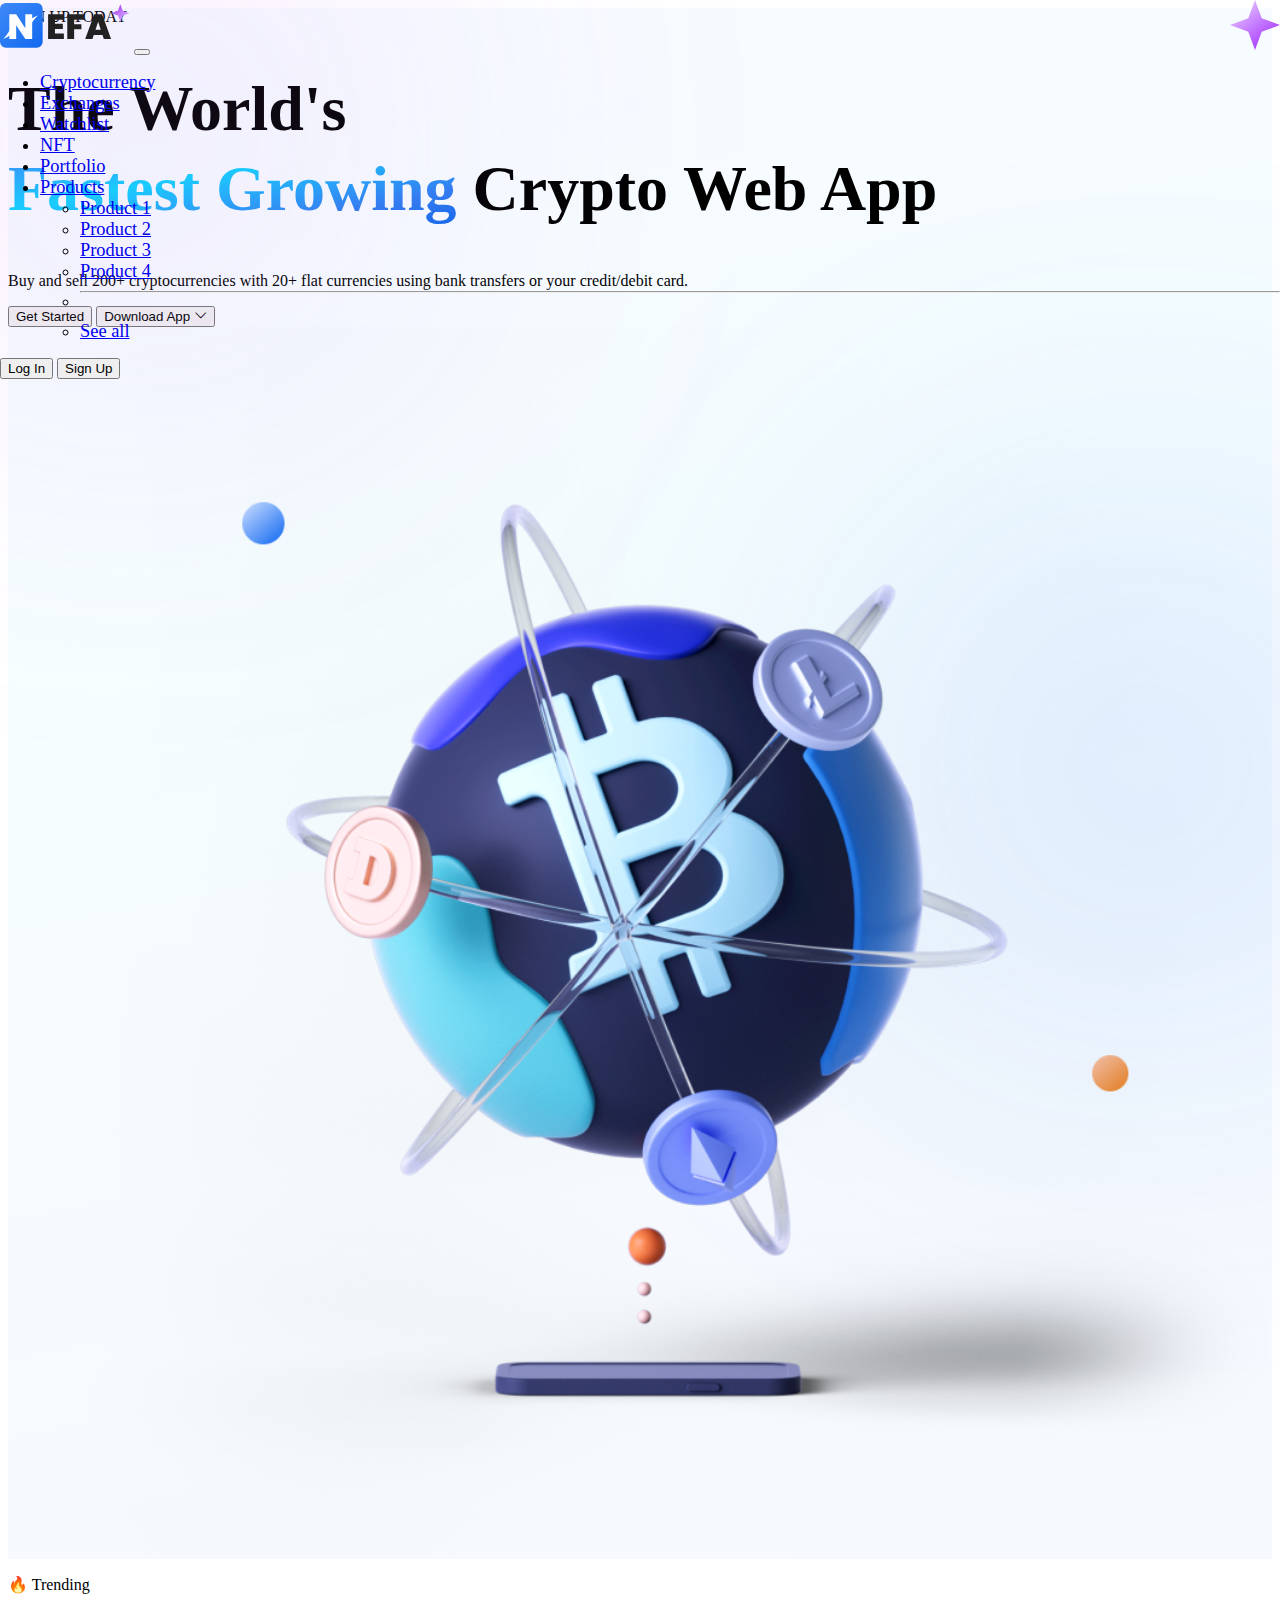
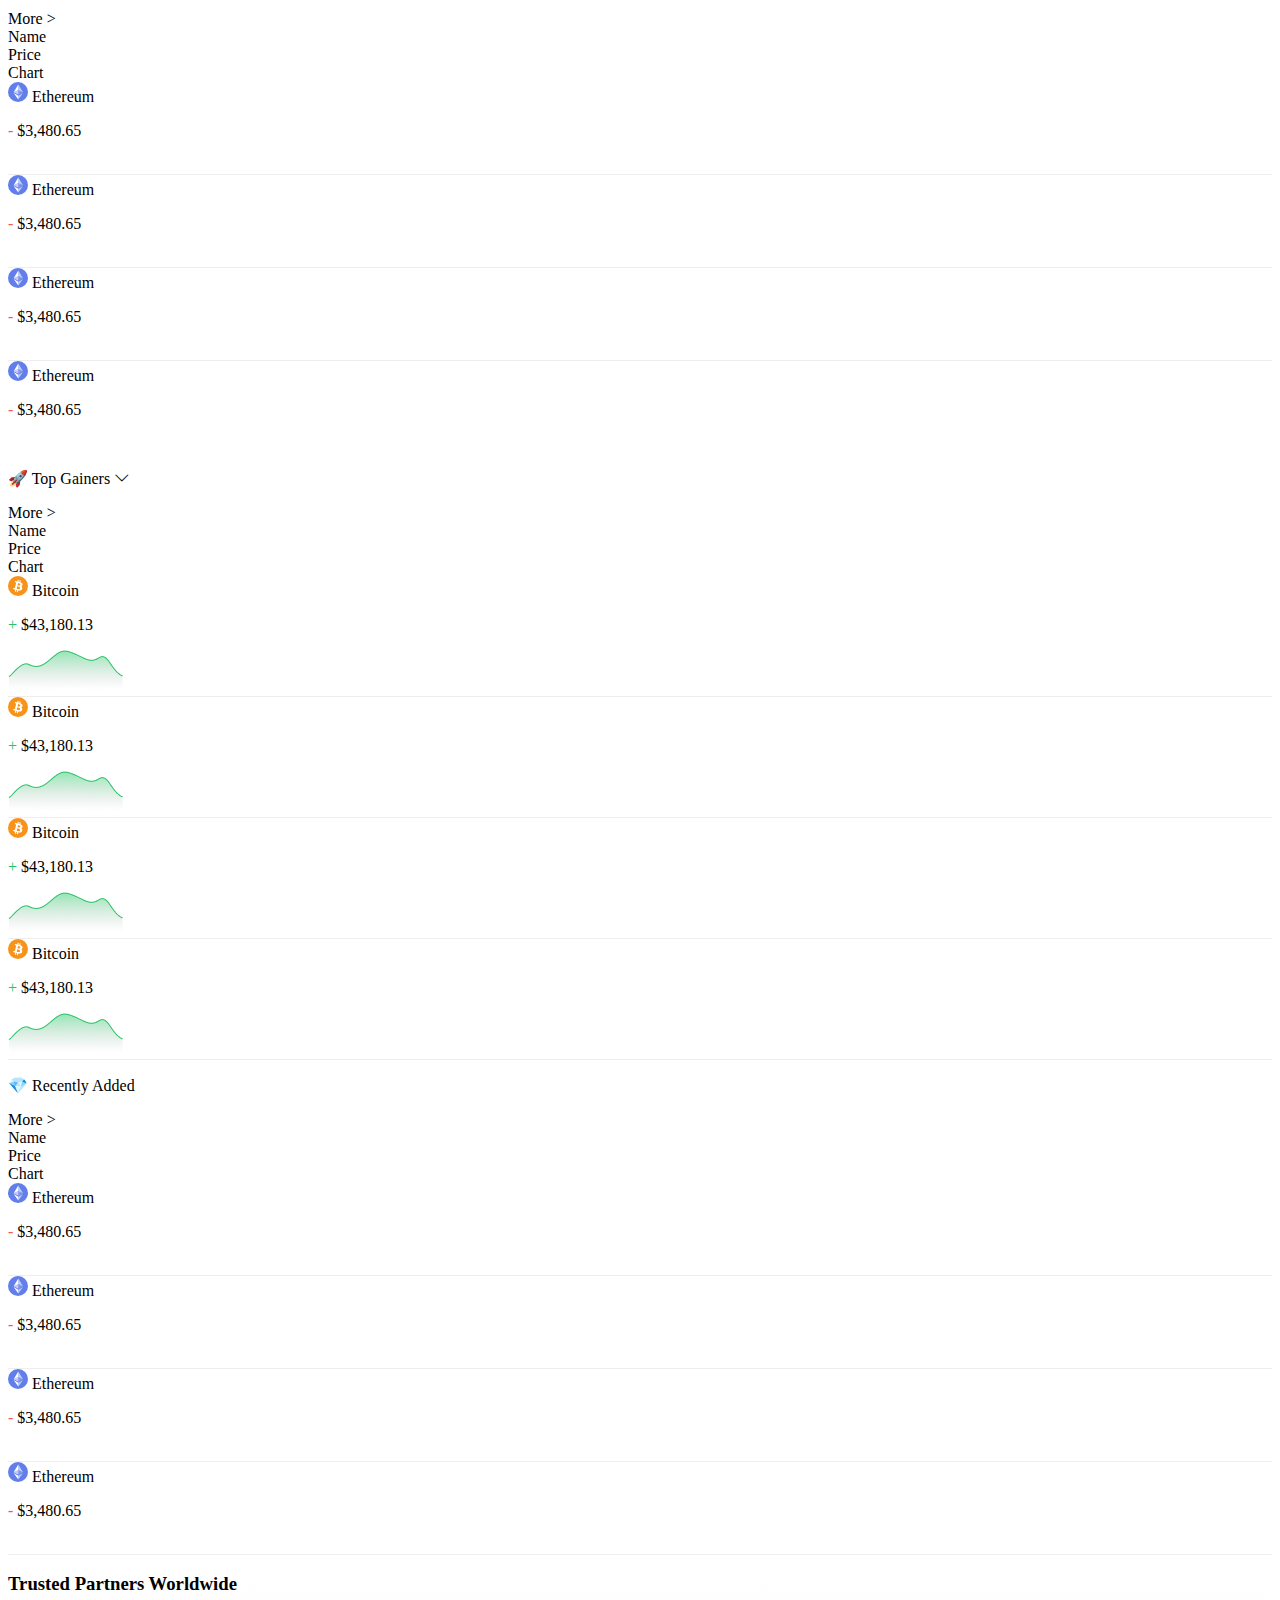
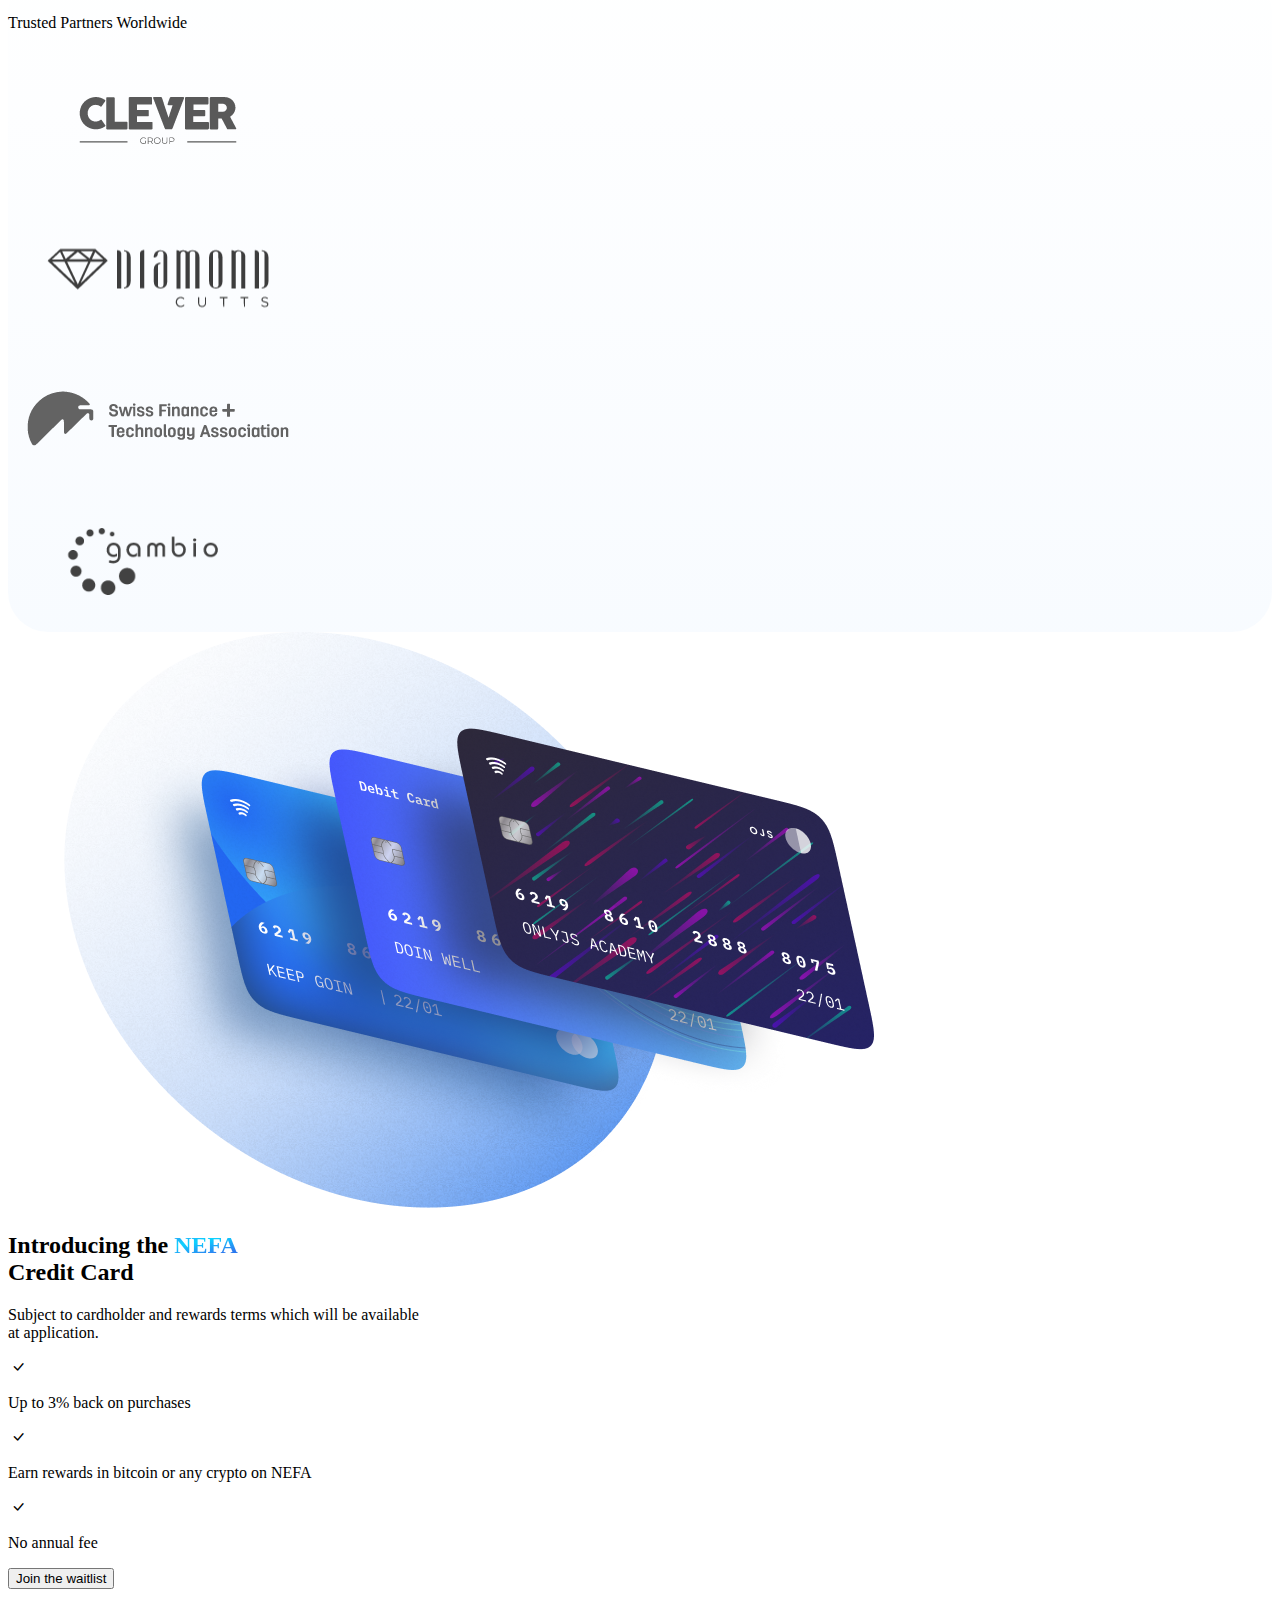
==== web-tasarim-bitirme-odevi/index.html @ 7652d68e "update" ====
<!DOCTYPE html>
<html lang="en">
  <head>
    <meta charset="utf-8" />
    <meta name="viewport" content="width=device-width, initial-scale=1" />
    <title>Bootstrap demo</title>
    <link
      href="https://cdn.jsdelivr.net/npm/bootstrap@5.3.2/dist/css/bootstrap.min.css"
      rel="stylesheet"
      integrity="sha384-T3c6CoIi6uLrA9TneNEoa7RxnatzjcDSCmG1MXxSR1GAsXEV/Dwwykc2MPK8M2HN"
      crossorigin="anonymous"
    />
    <link
      rel="stylesheet"
      href="https://cdn.jsdelivr.net/npm/bootstrap-icons@1.11.1/font/bootstrap-icons.css"
    />
    <link rel="stylesheet" href="./assets/sass/style.css" />
  </head>
  <body>
    <main>
      <nav class="navbar navbar-expand-lg navigation">
        <div class="container-fluid">
          <a class="navbar-brand logo" href="#"
            ><img src="./assets/images/svg/logo.svg" alt=""
          /></a>
          <button
            class="navbar-toggler"
            type="button"
            data-bs-toggle="collapse"
            data-bs-target="#navbarScroll"
            aria-controls="navbarScroll"
            aria-expanded="false"
            aria-label="Toggle navigation"
          >
            <span class="navbar-toggler-icon"></span>
          </button>
          <div class="collapse navbar-collapse" id="navbarScroll">
            <ul
              class="navbar-nav me-auto my-2 my-lg-0 navbar-nav-scroll mx-auto"
              style="--bs-scroll-height: 100px"
            >
              <li class="nav-item me-4">
                <a class="nav-link" href="#">Cryptocurrency</a>
              </li>
              <li class="nav-item me-4">
                <a class="nav-link" href="#">Exchanges</a>
              </li>
              <li class="nav-item me-4">
                <a class="nav-link" href="#">Watchlist</a>
              </li>
              <li class="nav-item me-4">
                <a class="nav-link" href="#">NFT</a>
              </li>
              <li class="nav-item me-4">
                <a class="nav-link" href="#">Portfolio</a>
              </li>
              <li class="nav-item dropdown">
                <a
                  class="nav-link dropdown-toggle"
                  href="#"
                  role="button"
                  data-bs-toggle="dropdown"
                  aria-expanded="false"
                >
                  Products
                </a>
                <ul class="dropdown-menu">
                  <li><a class="dropdown-item" href="#">Product 1</a></li>
                  <li><a class="dropdown-item" href="#">Product 2</a></li>
                  <li><a class="dropdown-item" href="#">Product 3</a></li>
                  <li><a class="dropdown-item" href="#">Product 4</a></li>

                  <li><hr class="dropdown-divider" /></li>
                  <li>
                    <a class="dropdown-item" href="#">See all</a>
                  </li>
                </ul>
              </li>
            </ul>

            <button
              class="btn btn-outline-primary rounded-pill px-lg-5 py-lg-3 m"
              type="submit"
            >
              Log In
            </button>
            <button
              class="btn btn-primary rounded-pill px-lg-5 py-lg-3 ms-3"
              type="submit"
            >
              Sign Up
            </button>
          </div>
        </div>
      </nav>
      <header class="gradient-bg position-relative">
        <div class="container">
          <div
            class="row hero-content justify-content-center align-items-center py-5"
          >
            <div class="gradient-bg-purple"></div>
            <div class="gradient-bg-blue"></div>
            <div class="col-lg-5 col-10 position-relative">
              <div class="hero-area">
                <span class="hero-signup">SIGN UP TODAY</span>
                <h1 class="hero-text">
                  The World's <br /><span>Fastest Growing</span>
                  Crypto Web App
                </h1>
                <p class="text-muted my-lg-5 hero-info">
                  Buy and sell 200+ cryptocurrencies with 20+ flat currencies
                  using bank transfers or your credit/debit card.
                </p>

                <button
                  class="hero-btn btn btn-primary rounded-pill px-lg-4 py-lg-3 me-3"
                  type="submit"
                >
                  Get Started
                </button>
                <button
                  class="hero-btn btn btn-outline-primary rounded-pill px-lg-4 py-lg-3"
                  type="submit"
                >
                  Download App <i class="bi bi-chevron-down"></i>
                </button>
                <img
                  class="header-star"
                  src="./assets/images/svg/star.svg"
                  alt=""
                />
                <img
                  class="header-circle"
                  src="./assets/images/svg/circle.svg"
                  alt=""
                />
              </div>
            </div>
            <div class="col-lg-7">
              <div class="hero-">
                <img
                  class="img-fluids hero-img"
                  src="./assets/images/header-btc.png"
                  alt="big-btc"
                />
              </div>
            </div>
          </div>
        </div>
      </header>
      <section class="sec-table">
        <div class="container">
          <div class="row bg-light">
            <div class="col-12">
              <div class="row">
                <div class="col-4">
                  <div class="d-flex justify-content-between mb-2">
                    <p>🔥 Trending</p>
                    <span class="text-primary small">More ></span>
                  </div>
                  <div class="row">
                    <div class="text-muted d-flex justify-content-center mb-3">
                      <div class="col-4">Name</div>
                      <div class="col-4">Price</div>
                      <div class="col-4">Chart</div>
                    </div>
                    <div class="row justify-content-between border-coin mb-3 ">
                      <div class="col-4">
                        <div class="d-flex align-items-center">
                          <img
                            class="crypto-img me-1"
                            src="./assets/images/crypto/eth.svg"
                            alt="btc"
                          />
                          Ethereum
                        </div>
                      </div>
                      <div class="col-4">
                        <p><span class="price-icon-">-</span> $3,480.65</p>
                      </div>
                      <div class="col-4">
                        <img src="./assets/images/fall.png" alt="" />
                      </div>
                    </div>
                    <div class="row justify-content-between border-coin mb-3">
                      <div class="col-4">
                        <div class="d-flex align-items-center">
                          <img
                            class="crypto-img me-1"
                            src="./assets/images/crypto/eth.svg"
                            alt="btc"
                          />
                          Ethereum
                        </div>
                      </div>
                      <div class="col-4">
                        <p><span class="price-icon-">-</span> $3,480.65</p>
                      </div>
                      <div class="col-4">
                        <img src="./assets/images/fall.png" alt="" />
                      </div>
                    </div>
                    <div class="row justify-content-between border-coin mb-3">
                      <div class="col-4">
                        <div class="d-flex align-items-center">
                          <img
                            class="crypto-img me-1"
                            src="./assets/images/crypto/eth.svg"
                            alt="btc"
                          />
                          Ethereum
                        </div>
                      </div>
                      <div class="col-4">
                        <p><span class="price-icon-">-</span> $3,480.65</p>
                      </div>
                      <div class="col-4">
                        <img src="./assets/images/fall.png" alt="" />
                      </div>
                    </div>
                    <div class="row justify-content-between">
                      <div class="col-4">
                        <div class="d-flex align-items-center">
                          <img
                            class="crypto-img me-1"
                            src="./assets/images/crypto/eth.svg"
                            alt="btc"
                          />
                          Ethereum
                        </div>
                      </div>
                      <div class="col-4">
                        <p><span class="price-icon-">-</span> $3,480.65</p>
                      </div>
                      <div class="col-4">
                        <img src="./assets/images/fall.png" alt="" />
                      </div>
                    </div>
                  </div>
                </div>
                <div class="col-4">
                  <div class="d-flex justify-content-between mb-2">
                    <p>
                      🚀 Top Gainers <i class="bi bi-chevron-down small"></i>
                    </p>
                    <span class="text-primary small">More ></span>
                  </div>
                  <div class="row">
                    <div class="text-muted d-flex justify-content-center mb-3">
                      <div class="col-4">Name</div>
                      <div class="col-4">Price</div>
                      <div class="col-4">Chart</div>
                    </div>
                    <div class="row justify-content-between border-coin mb-3">
                      <div class="col-4">
                        <div class="d-flex align-items-center">
                          <img
                            class="crypto-img me-1"
                            src="./assets/images/crypto/btc.svg"
                            alt="btc"
                          />
                          Bitcoin
                        </div>
                      </div>
                      <div class="col-4">
                        <p><span class="price-icon">+</span> $43,180.13</p>
                      </div>
                      <div class="col-4">
                        <img src="./assets/images/rise.png" alt="" />
                      </div>
                    </div>
                    <div class="row justify-content-between border-coin mb-3">
                      <div class="col-4">
                        <div class="d-flex align-items-center">
                          <img
                            class="crypto-img me-1"
                            src="./assets/images/crypto/btc.svg"
                            alt="btc"
                          />
                          Bitcoin
                        </div>
                      </div>
                      <div class="col-4">
                        <p><span class="price-icon">+</span> $43,180.13</p>
                      </div>
                      <div class="col-4">
                        <img src="./assets/images/rise.png" alt="" />
                      </div>
                    </div>
                    <div class="row justify-content-between border-coin mb-3">
                      <div class="col-4">
                        <div class="d-flex align-items-center">
                          <img
                            class="crypto-img me-1"
                            src="./assets/images/crypto/btc.svg"
                            alt="btc"
                          />
                          Bitcoin
                        </div>
                      </div>
                      <div class="col-4">
                        <p><span class="price-icon">+</span> $43,180.13</p>
                      </div>
                      <div class="col-4">
                        <img src="./assets/images/rise.png" alt="" />
                      </div>
                    </div>
                    <div class="row justify-content-between border-coin mb-3">
                      <div class="col-4">
                        <div class="d-flex align-items-center">
                          <img
                            class="crypto-img me-1"
                            src="./assets/images/crypto/btc.svg"
                            alt="btc"
                          />
                          Bitcoin
                        </div>
                      </div>
                      <div class="col-4">
                        <p><span class="price-icon">+</span> $43,180.13</p>
                      </div>
                      <div class="col-4">
                        <img src="./assets/images/rise.png" alt="" />
                      </div>
                    </div>
                  </div>
                </div>
                <div class="col-4">
                  <div class="d-flex justify-content-between mb-2">
                    <p>💎 Recently Added</p>
                    <span class="text-primary small">More ></span>
                  </div>
                  <div class="row">
                    <div class="text-muted d-flex justify-content-center mb-3">
                      <div class="col-4">Name</div>
                      <div class="col-4">Price</div>
                      <div class="col-4">Chart</div>
                    </div>
                    <div class="row justify-content-between border-coin mb-3">
                      <div class="col-4">
                        <div class="d-flex align-items-center">
                          <img
                            class="crypto-img me-1"
                            src="./assets/images/crypto/eth.svg"
                            alt="btc"
                          />
                          Ethereum
                        </div>
                      </div>
                      <div class="col-4">
                        <p><span class="price-icon-">-</span> $3,480.65</p>
                      </div>
                      <div class="col-4">
                        <img src="./assets/images/fall.png" alt="" />
                      </div>
                    </div>
                    <div class="row justify-content-between border-coin mb-3">
                      <div class="col-4">
                        <div class="d-flex align-items-center">
                          <img
                            class="crypto-img me-1"
                            src="./assets/images/crypto/eth.svg"
                            alt="btc"
                          />
                          Ethereum
                        </div>
                      </div>
                      <div class="col-4">
                        <p><span class="price-icon-">-</span> $3,480.65</p>
                      </div>
                      <div class="col-4">
                        <img src="./assets/images/fall.png" alt="" />
                      </div>
                    </div>
                    <div class="row justify-content-between border-coin mb-3">
                      <div class="col-4">
                        <div class="d-flex align-items-center">
                          <img
                            class="crypto-img me-1"
                            src="./assets/images/crypto/eth.svg"
                            alt="btc"
                          />
                          Ethereum
                        </div>
                      </div>
                      <div class="col-4">
                        <p><span class="price-icon-">-</span> $3,480.65</p>
                      </div>
                      <div class="col-4">
                        <img src="./assets/images/fall.png" alt="" />
                      </div>
                    </div>
                    <div class="row justify-content-between border-coin mb-3">
                      <div class="col-4">
                        <div class="d-flex align-items-center">
                          <img
                            class="crypto-img me-1"
                            src="./assets/images/crypto/eth.svg"
                            alt="btc"
                          />
                          Ethereum
                        </div>
                      </div>
                      <div class="col-4">
                        <p><span class="price-icon-">-</span> $3,480.65</p>
                      </div>
                      <div class="col-4">
                        <img src="./assets/images/fall.png" alt="" />
                      </div>
                    </div>
                  </div>
                </div>
              </div>
            </div>
          </div>
        </div>
      </section>

      <section class="sec-brand py-5 mb-5">
        <div class="container">
          <div class="row justify-content-center align-items-center">
            <div class="col-lg-12">
              <h3 class="text-center">Trusted Partners Worldwide</h3>
              <p class="text-muted text-center">Trusted Partners Worldwide</p>
            </div>
            <div class="col-lg-3 text-center">
              <img src="./assets/images/brands/brand-clever.svg" alt="" />
            </div>
            <div class="col-lg-3 text-center">
              <img src="./assets/images/brands/brand-diamond.svg" alt="" />
            </div>
            <div class="col-lg-3 text-center">
              <img src="./assets/images/brands/brand-swiss.svg" alt="" />
            </div>
            <div class="col-lg-3 text-center">
              <img src="./assets/images/brands/brand-gambio.svg" alt="" />
            </div>
          </div>
        </div>
      </section>
      <section class="py-5">
        <div class="container">
          <div class="row align-items-center gx-5">
            <div class="col-lg-6">
              <img src="./assets/images/card.png" alt="" class="img-fluid" />
            </div>
            <div class="col-lg-6 mt-5 mt-lg-0">
              <h2>
                Introducing the
                <span class="gradient-color"> NEFA </span> <br />Credit Card
              </h2>
              <p class="text-muted mb-4">
                Subject to cardholder and rewards terms which will be available
                <br />
                at application.
              </p>
              <div class="check">
                <div class="check-item d-flex align-items-center">
                  <div class="check-icon bg-primary text-white me-2">
                    <i class="bi bi-check-lg"></i>
                  </div>
                  <p class="m-0">Up to 3% back on purchases</p>
                </div>
              </div>
              <div class="check">
                <div class="check-item d-flex align-items-center">
                  <div class="check-icon bg-primary text-white me-2">
                    <i class="bi bi-check-lg"></i>
                  </div>
                  <p class="m-0">
                    Earn rewards in bitcoin or any crypto on NEFA
                  </p>
                </div>
              </div>
              <div class="check">
                <div class="check-item d-flex align-items-center">
                  <div class="check-icon bg-primary text-white me-2">
                    <i class="bi bi-check-lg"></i>
                  </div>
                  <p class="m-0">No annual fee</p>
                </div>
              </div>
              <button
                class="hero-btn btn btn-outline-primary rounded-pill px-lg-5 py-lg-3 mt-3"
                type="submit"
              >
                Join the waitlist
              </button>
            </div>
          </div>
        </div>
      </section>
    </main>
    <script
      src="https://cdn.jsdelivr.net/npm/bootstrap@5.3.2/dist/js/bootstrap.bundle.min.js"
      integrity="sha384-C6RzsynM9kWDrMNeT87bh95OGNyZPhcTNXj1NW7RuBCsyN/o0jlpcV8Qyq46cDfL"
      crossorigin="anonymous"
    ></script>
  </body>
</html>
---- web-tasarim-bitirme-odevi/assets/sass/style.css ----
.gradient-color {
  background: var(--GRA-Blue2, linear-gradient(169deg, #3984f4 -6.01%, #0cd3ff 36.87%, #2f7cf0 78.04%, #0e65e8 103.77%));
  background-clip: text;
  -webkit-background-clip: text;
  -webkit-text-fill-color: transparent;
}

.gradient-bg {
  background: linear-gradient(169deg, rgba(57, 132, 244, 0.04) -6.01%, rgba(12, 211, 255, 0.04) 36.87%, rgba(47, 124, 240, 0.04) 78.04%, rgba(14, 101, 232, 0.04) 103.77%);
}

.nav-item {
  font-size: 1.15rem;
}

.navbar {
  z-index: 999;
  background: transparent;
  position: absolute;
  left: 0;
  top: 0;
  width: 100%;
}

.logo {
  width: 8rem;
  height: 3rem;
}

.hero-text {
  font-size: 4rem;
  font-weight: 700;
  line-height: 5rem;
}

.hero-text span {
  background: var(--GRA-Blue2, linear-gradient(169deg, #3984f4 -6.01%, #0cd3ff 36.87%, #2f7cf0 78.04%, #0e65e8 103.77%));
  background-clip: text;
  -webkit-background-clip: text;
  -webkit-text-fill-color: transparent;
}

.hero-img {
  width: 930px;
}

.header-star {
  position: absolute;
  right: 0;
  top: 0;
}

.header-circle {
  position: absolute;
  left: -100px;
  bottom: -50px;
}

.gradient-bg-purple {
  border-radius: 271px;
  opacity: 0.6;
  background: var(--GRA-Purple, linear-gradient(141deg, #a239f4 12.04%, #e0b9ff 87.96%));
  filter: blur(250px);
  position: absolute;
  width: 270px;
  height: 270px;
  left: 0;
  top: 0;
}

.gradient-bg-blue {
  border-radius: 299px;
  opacity: 0.7;
  background: var(--GRA-Blue, linear-gradient(137deg, #468ef9 -12.5%, #0c66ee 107.5%));
  filter: blur(250px);
  position: absolute;
  width: 270px;
  height: 270px;
  right: 0;
  bottom: 0;
}

@media (max-width: 1200px) {
  .hero-img {
    width: 100%;
    height: auto;
  }
  .hero-text {
    font-size: 3.5rem;
    line-height: 4rem;
  }
}
@media (max-width: 992px) {
  .hero-img {
    width: 100%;
    height: auto;
  }
  .hero-text {
    font-size: 3rem;
    line-height: 3rem;
    text-align: center;
  }
  .hero-info {
    text-align: center;
  }
  .hero-signup {
    text-align: center;
    display: block;
  }
  .hero-btn {
    display: block;
    width: 100%;
    margin-bottom: 5%;
    padding: 1rem 0;
  }
  header {
    padding-top: 12rem;
  }
}
@media (max-width: 768px) {
  .hero-img {
    width: 100%;
    height: auto;
  }
  .hero-text {
    font-size: 2.5rem;
    line-height: 2rem;
  }
}
@media (max-width: 576px) {
  .hero-img {
    width: 100%;
    height: auto;
  }
  .hero-text {
    font-size: 2rem;
    line-height: initial;
  }
}
@media (max-width: 1680px) {
  .hero-img {
    width: 100%;
    height: auto;
  }
}
.sec-brand {
  border-radius: 40px;
  background: linear-gradient(180deg, rgba(255, 255, 255, 0.7) -9.25%, rgba(255, 255, 255, 0.6) -9.25%, rgba(244, 249, 255, 0.7) 108.74%);
}

.card-text {
  background: var(--GRA-Blue2, linear-gradient(169deg, #3984F4 -6.01%, #0CD3FF 36.87%, #2F7CF0 78.04%, #0E65E8 103.77%));
  background-clip: text;
  -webkit-background-clip: text;
  -webkit-background-clip: text;
  -webkit-text-fill-color: transparent;
}

.check-icon {
  font-size: 0.9rem;
  width: 20px;
  height: 20px;
  border-radius: 50%;
  display: flex;
  justify-content: center;
  align-items: center;
}

.check {
  margin-bottom: 1rem;
}

.crypto-img {
  width: 20px;
  height: 20px;
}

.price-icon {
  color: #28C165;
}

.price-icon- {
  color: #F4574D;
}

.border-coin {
  border-bottom: 1px solid #EEE;
}

tr th:nth-child(1) {
  text-align: start;
}
tr th:nth-child(2) {
  text-align: center;
}
tr th:nth-child(3) {
  text-align: center;
}

.name,
.last,
.handle {
  --bs-text-opacity: 1 !important;
  color: var(--bs-secondary-color) !important;
  font-size: 0.8rem;
  font-weight: 400;
}/*# sourceMappingURL=style.css.map */
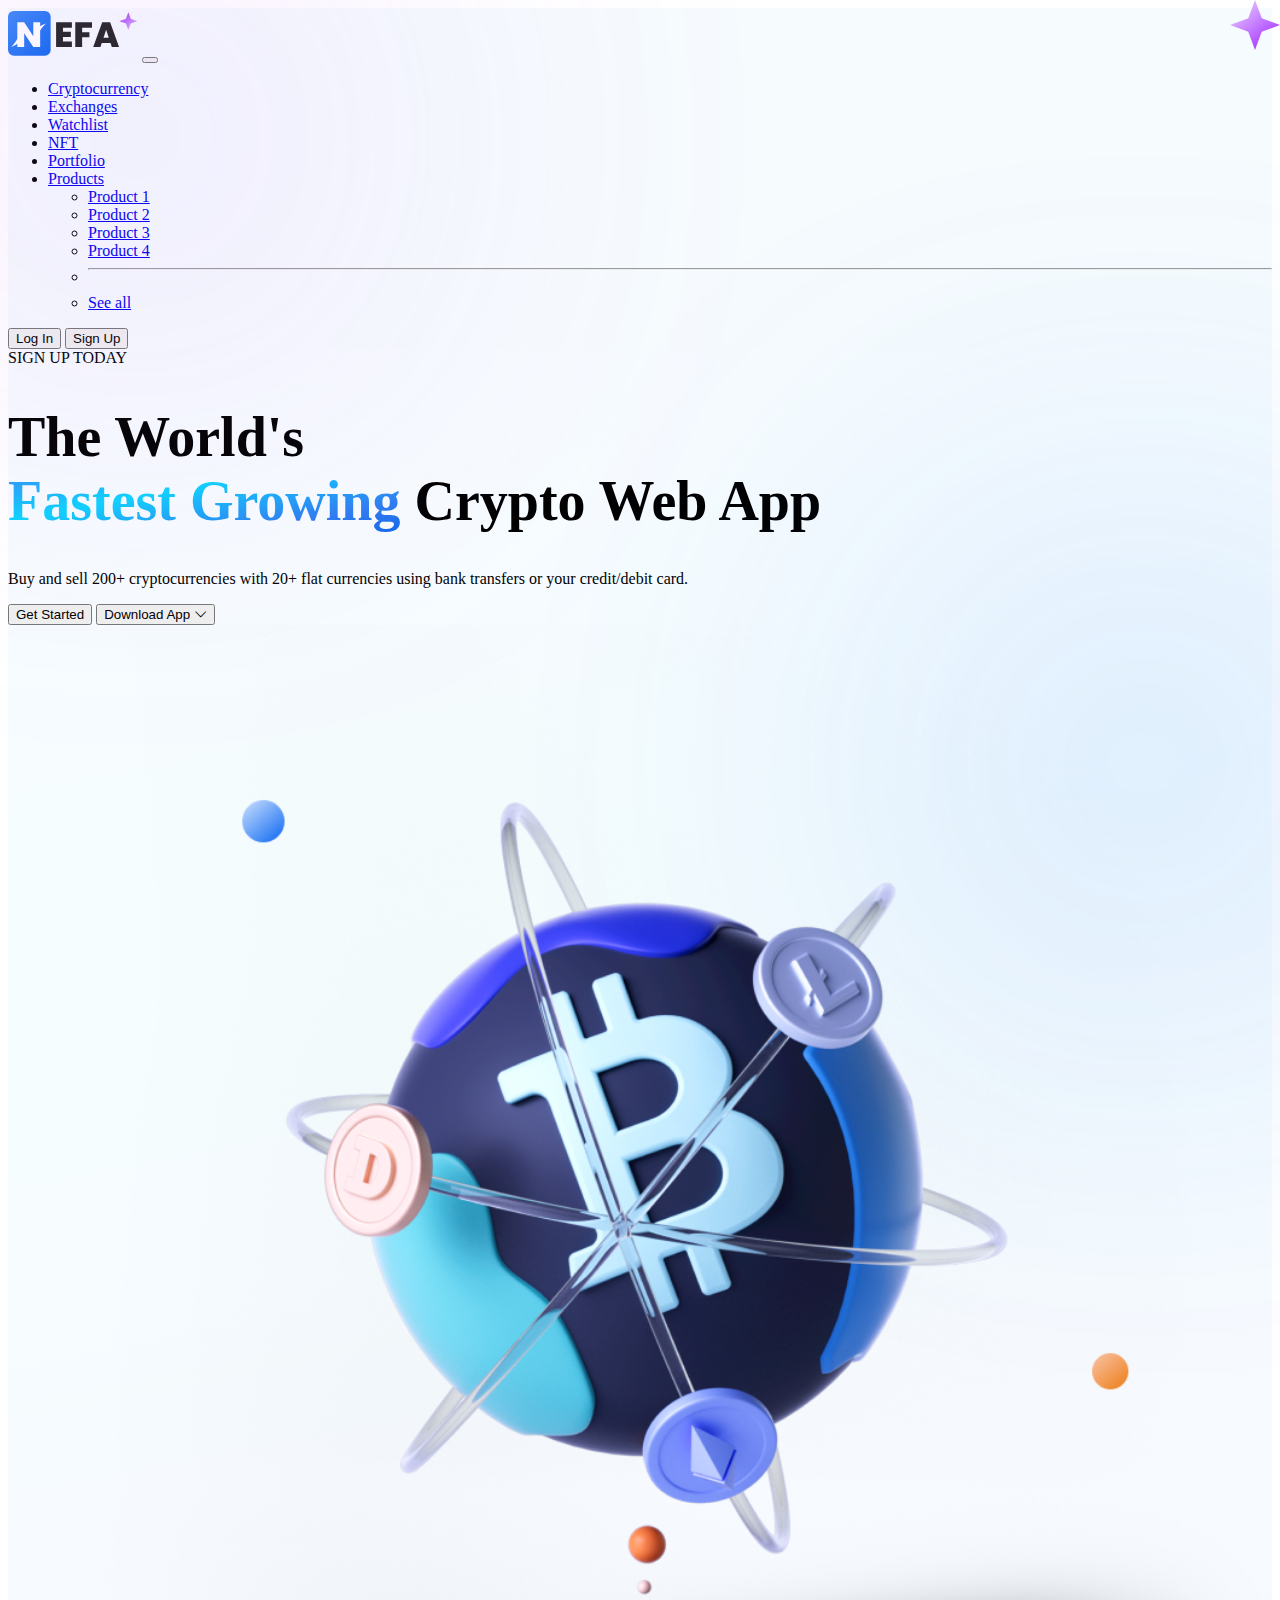
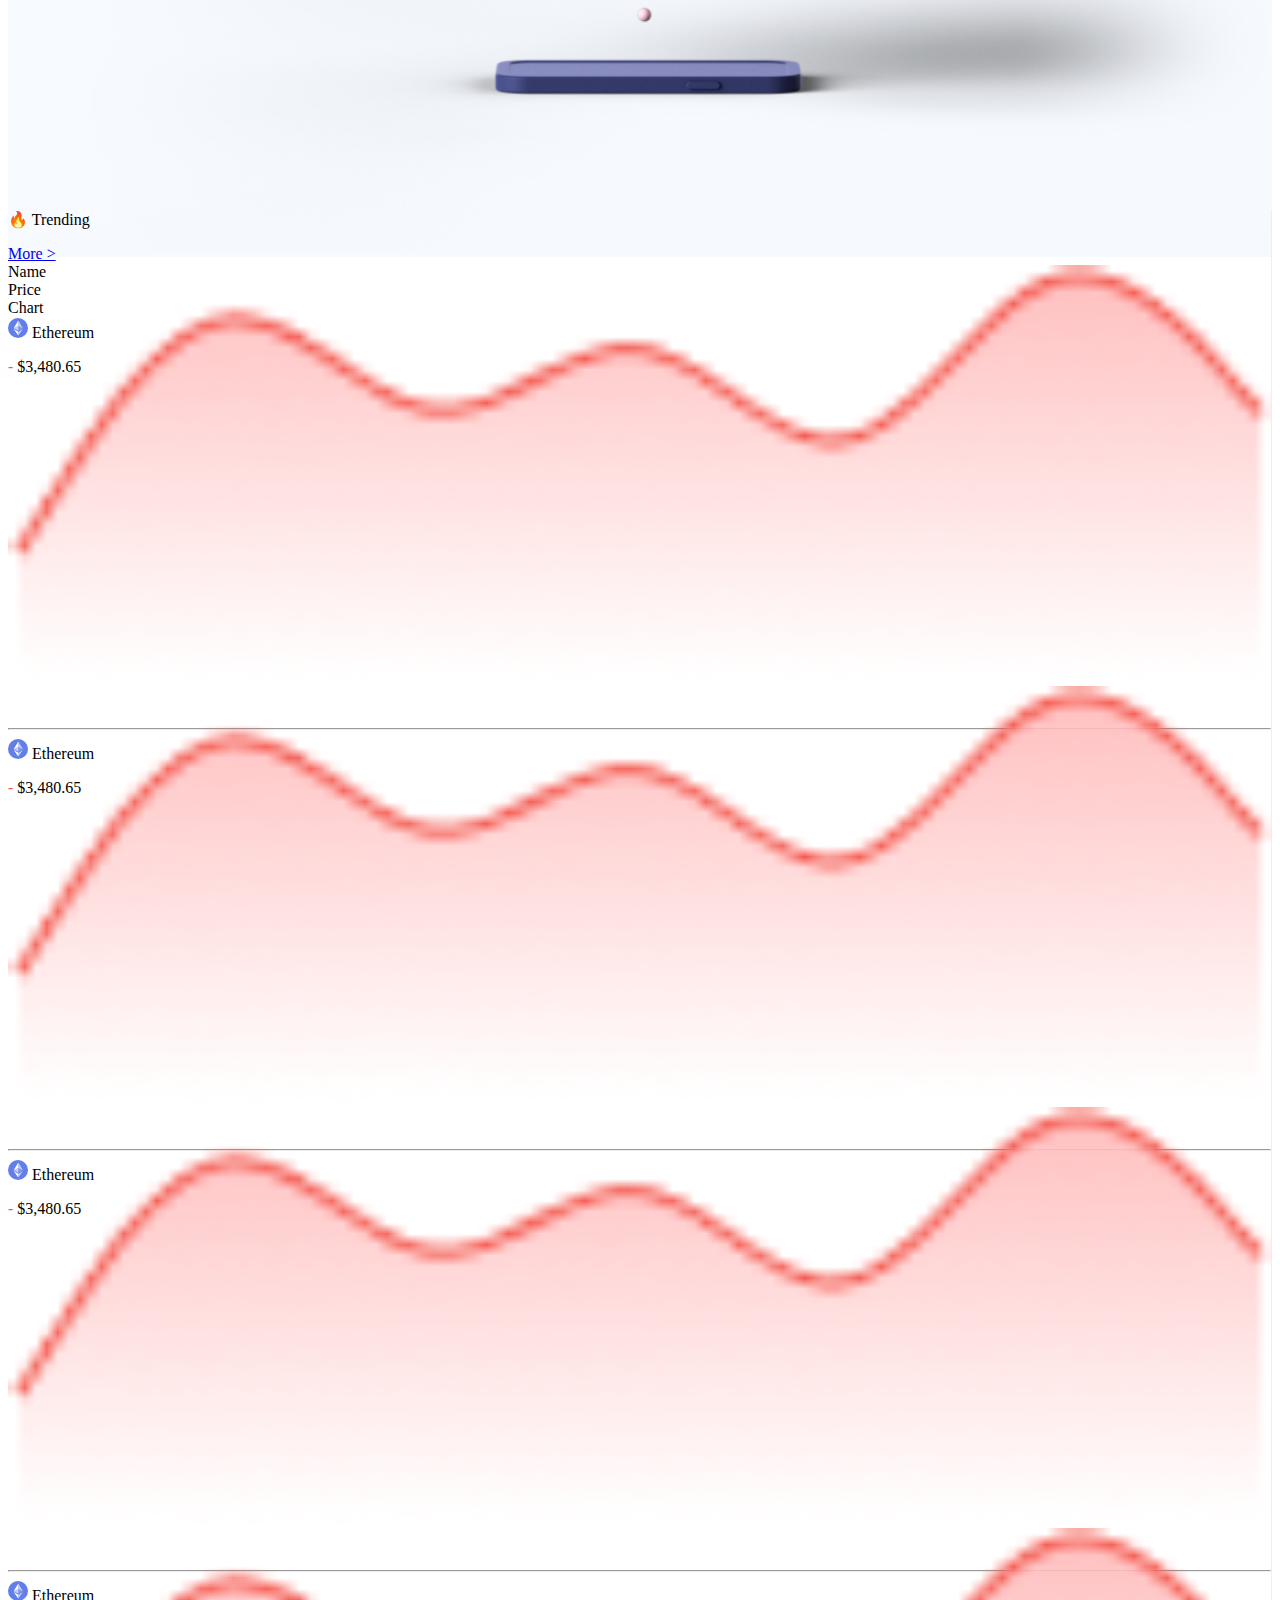
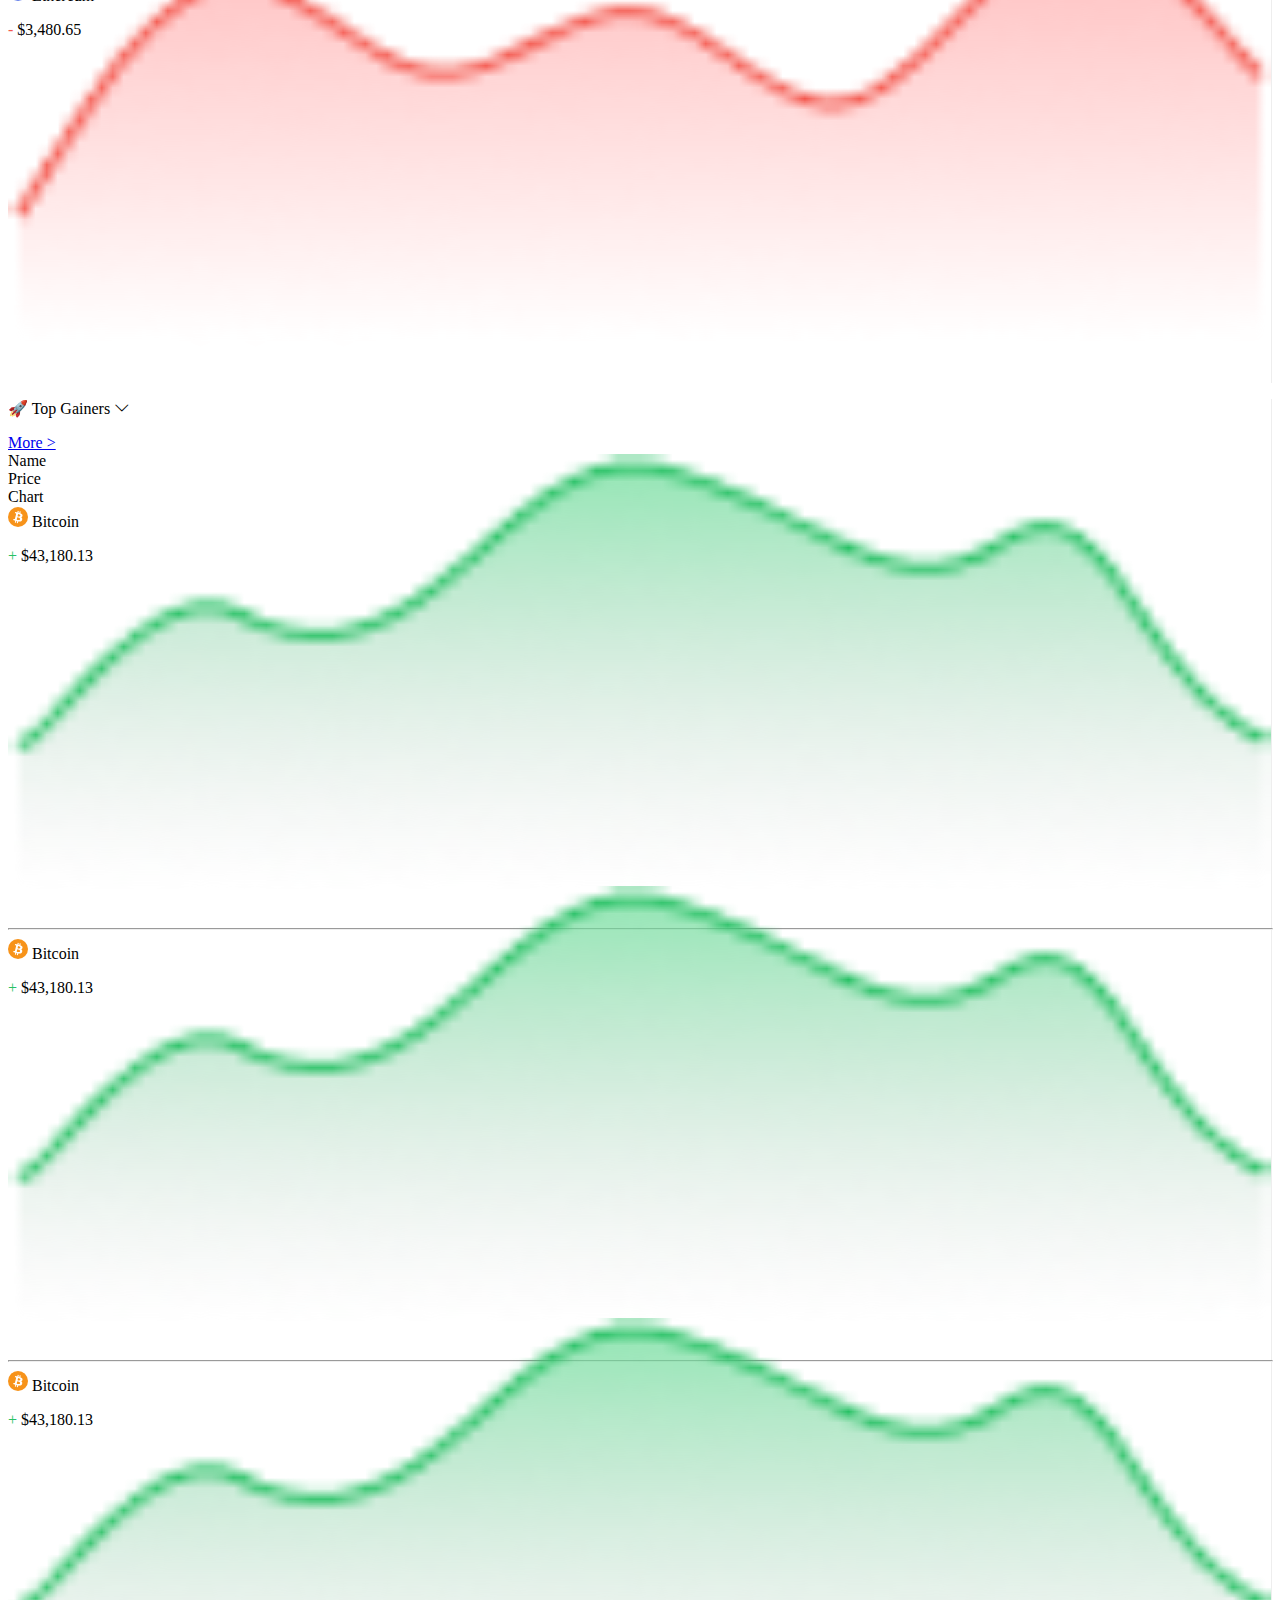
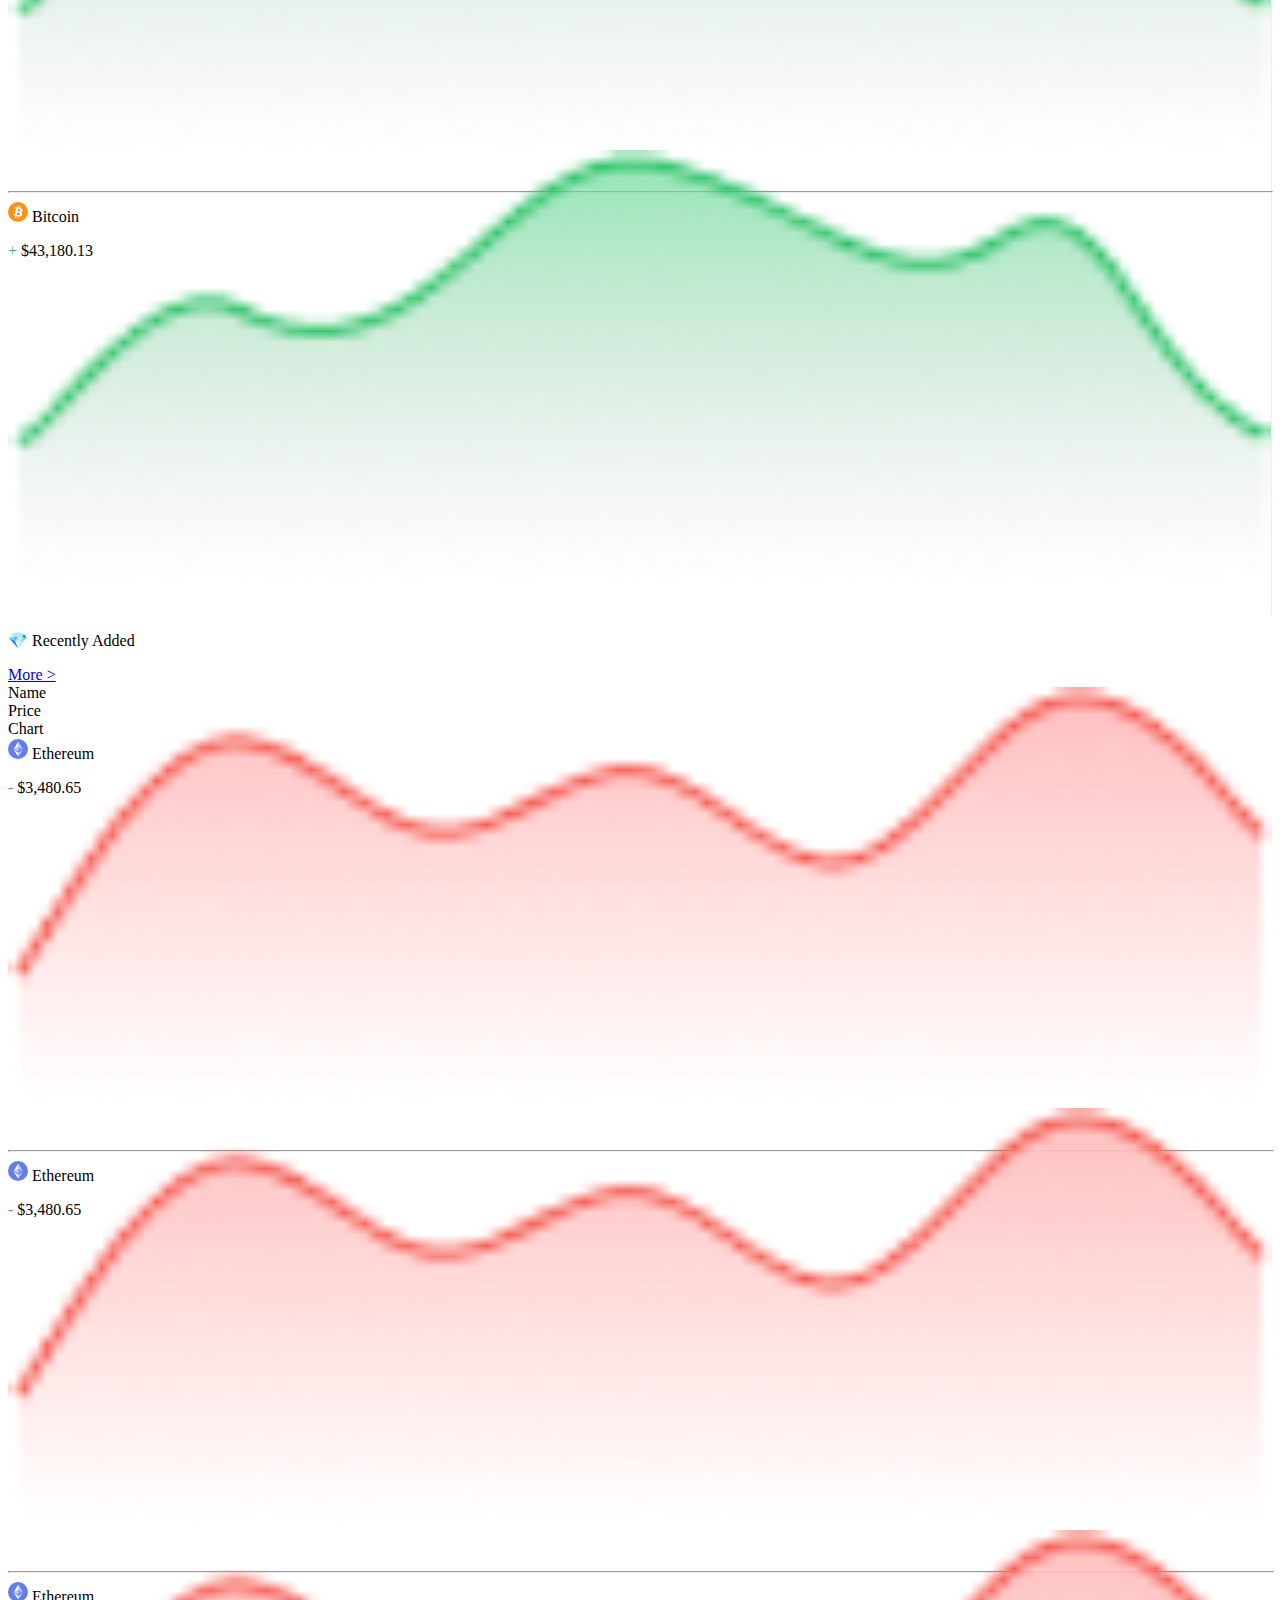
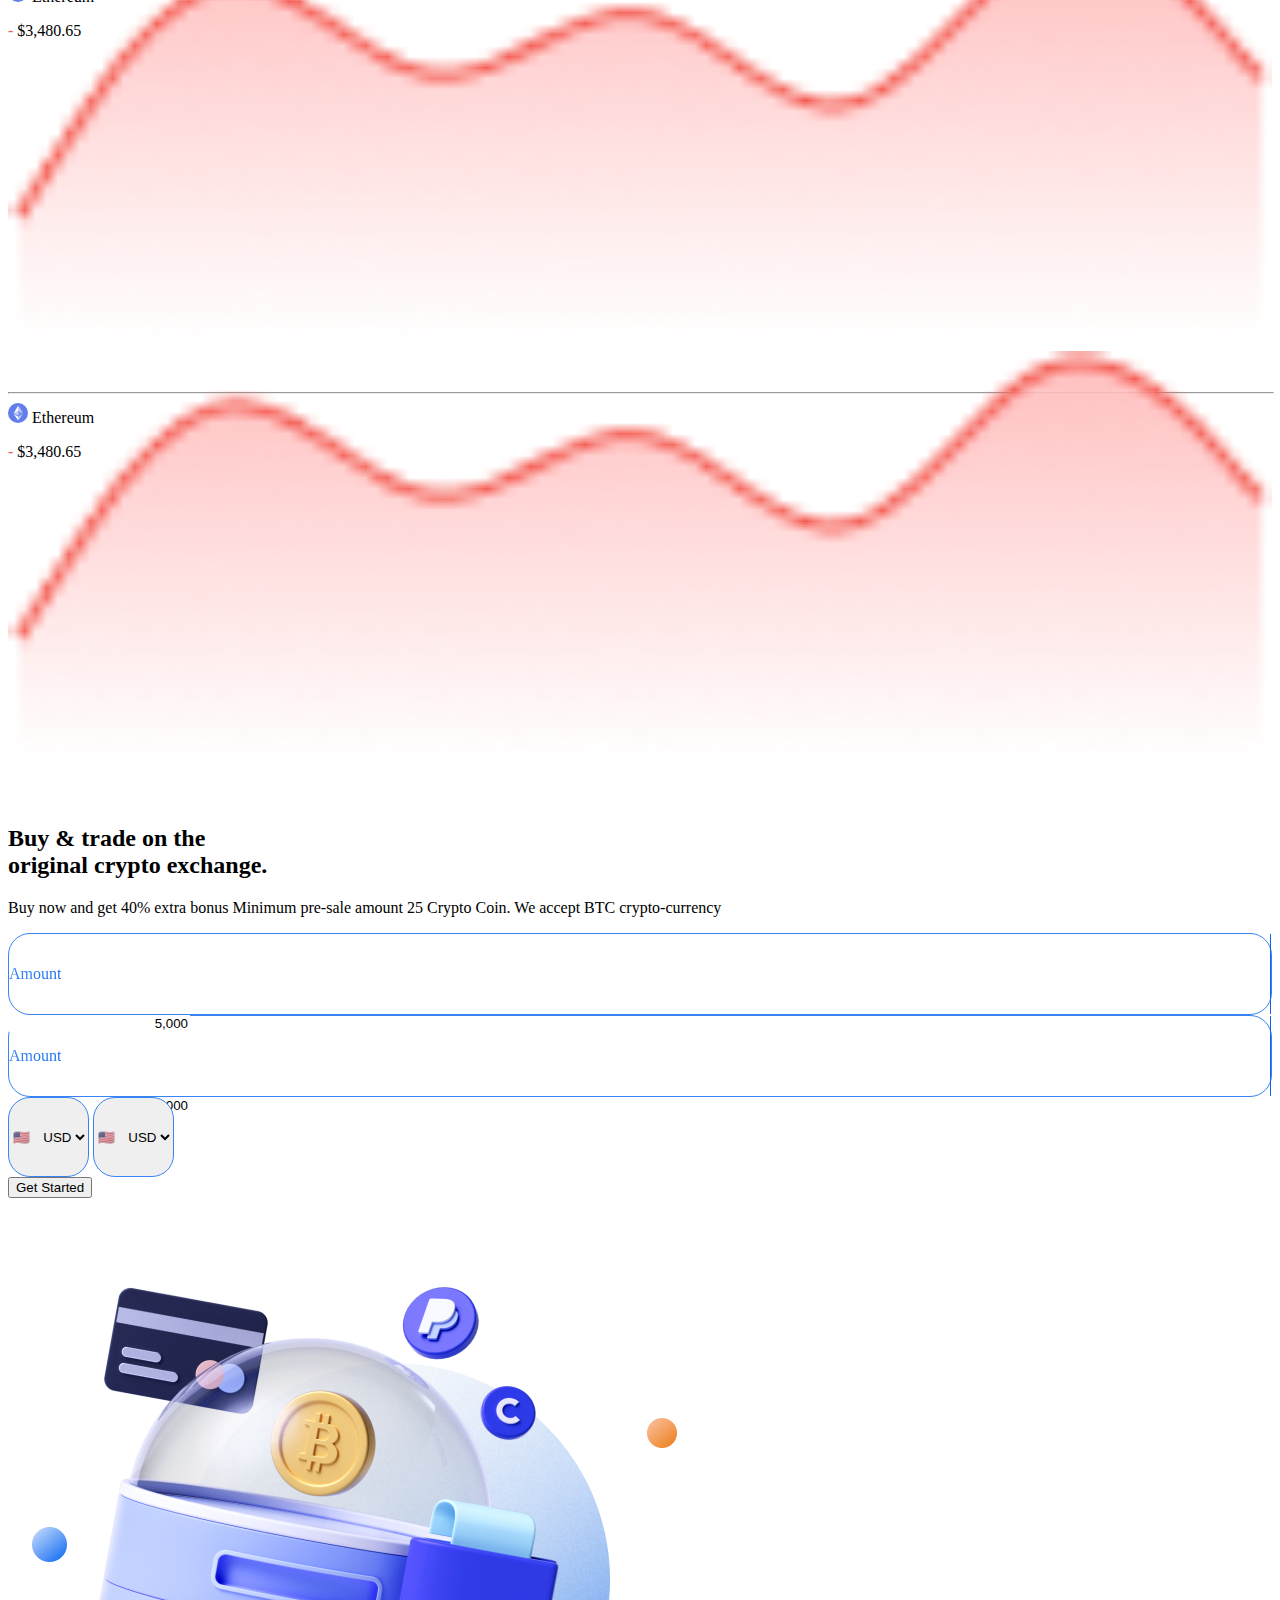
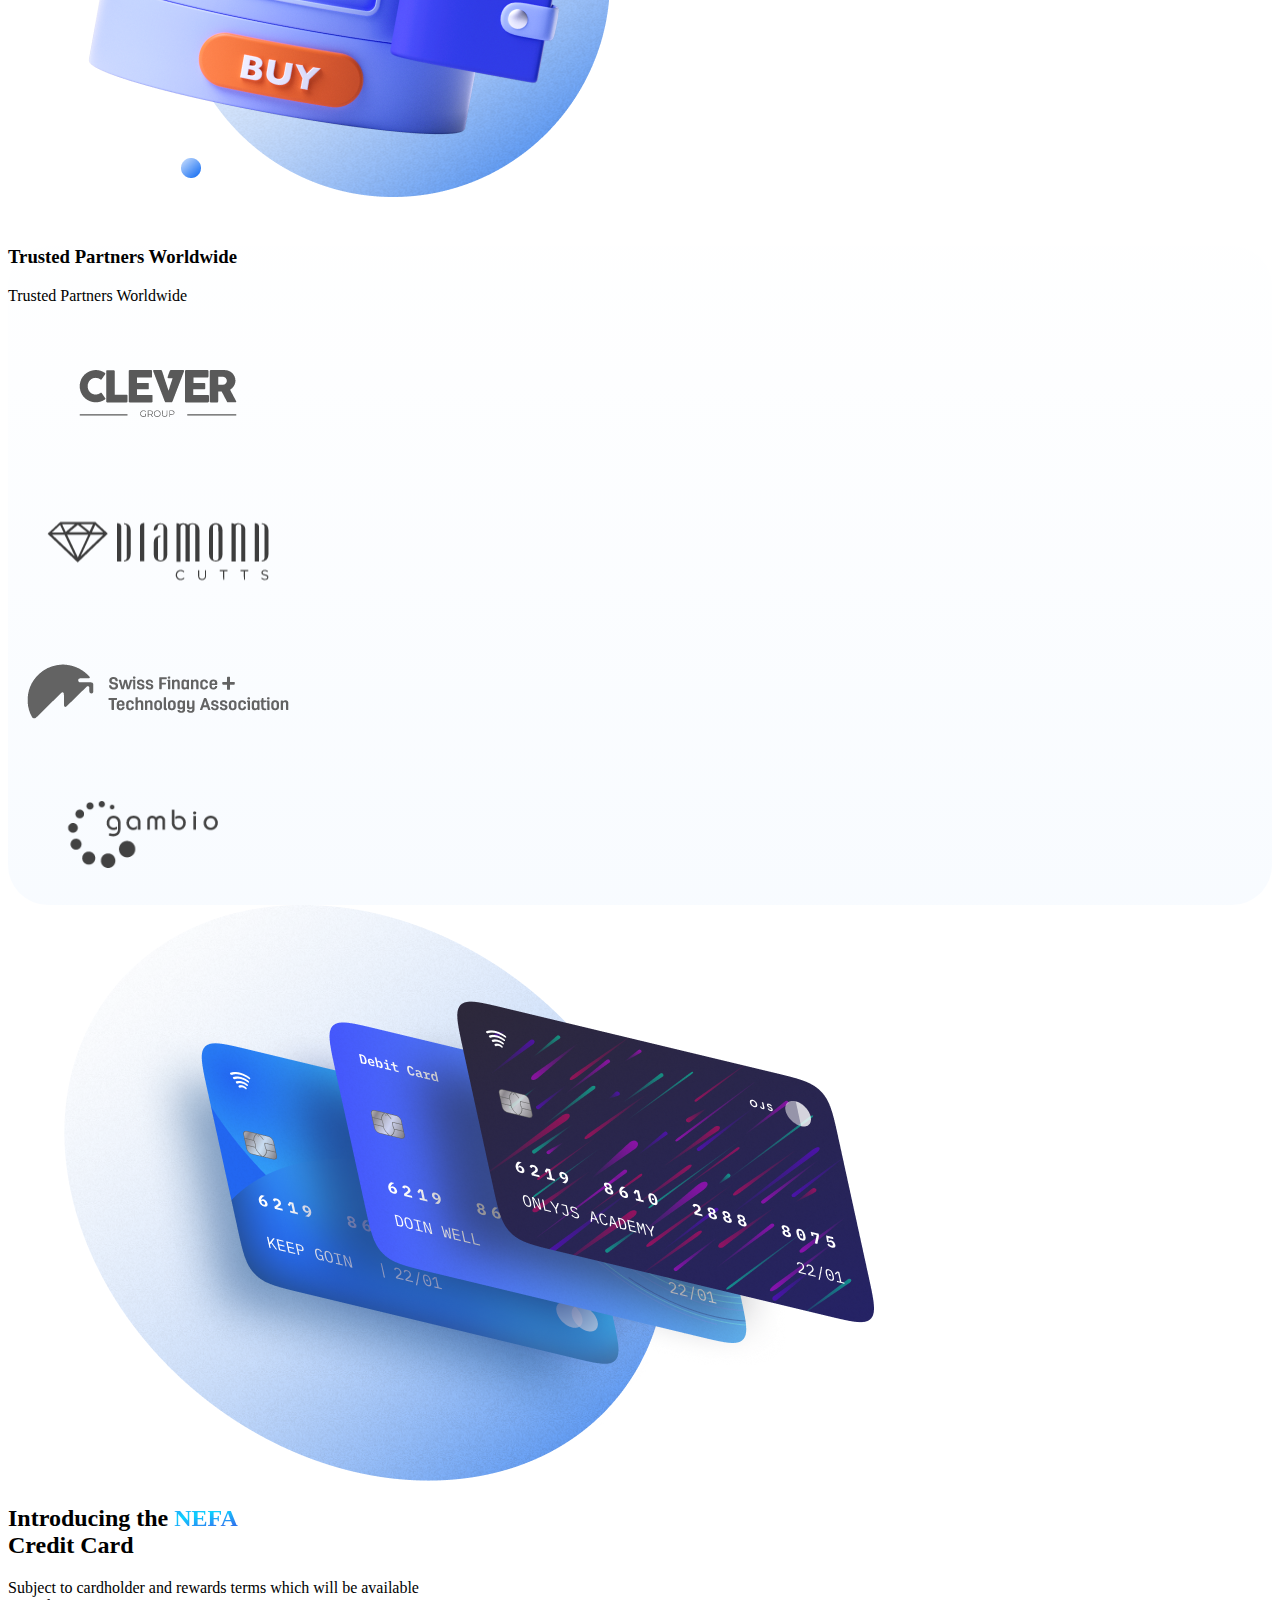
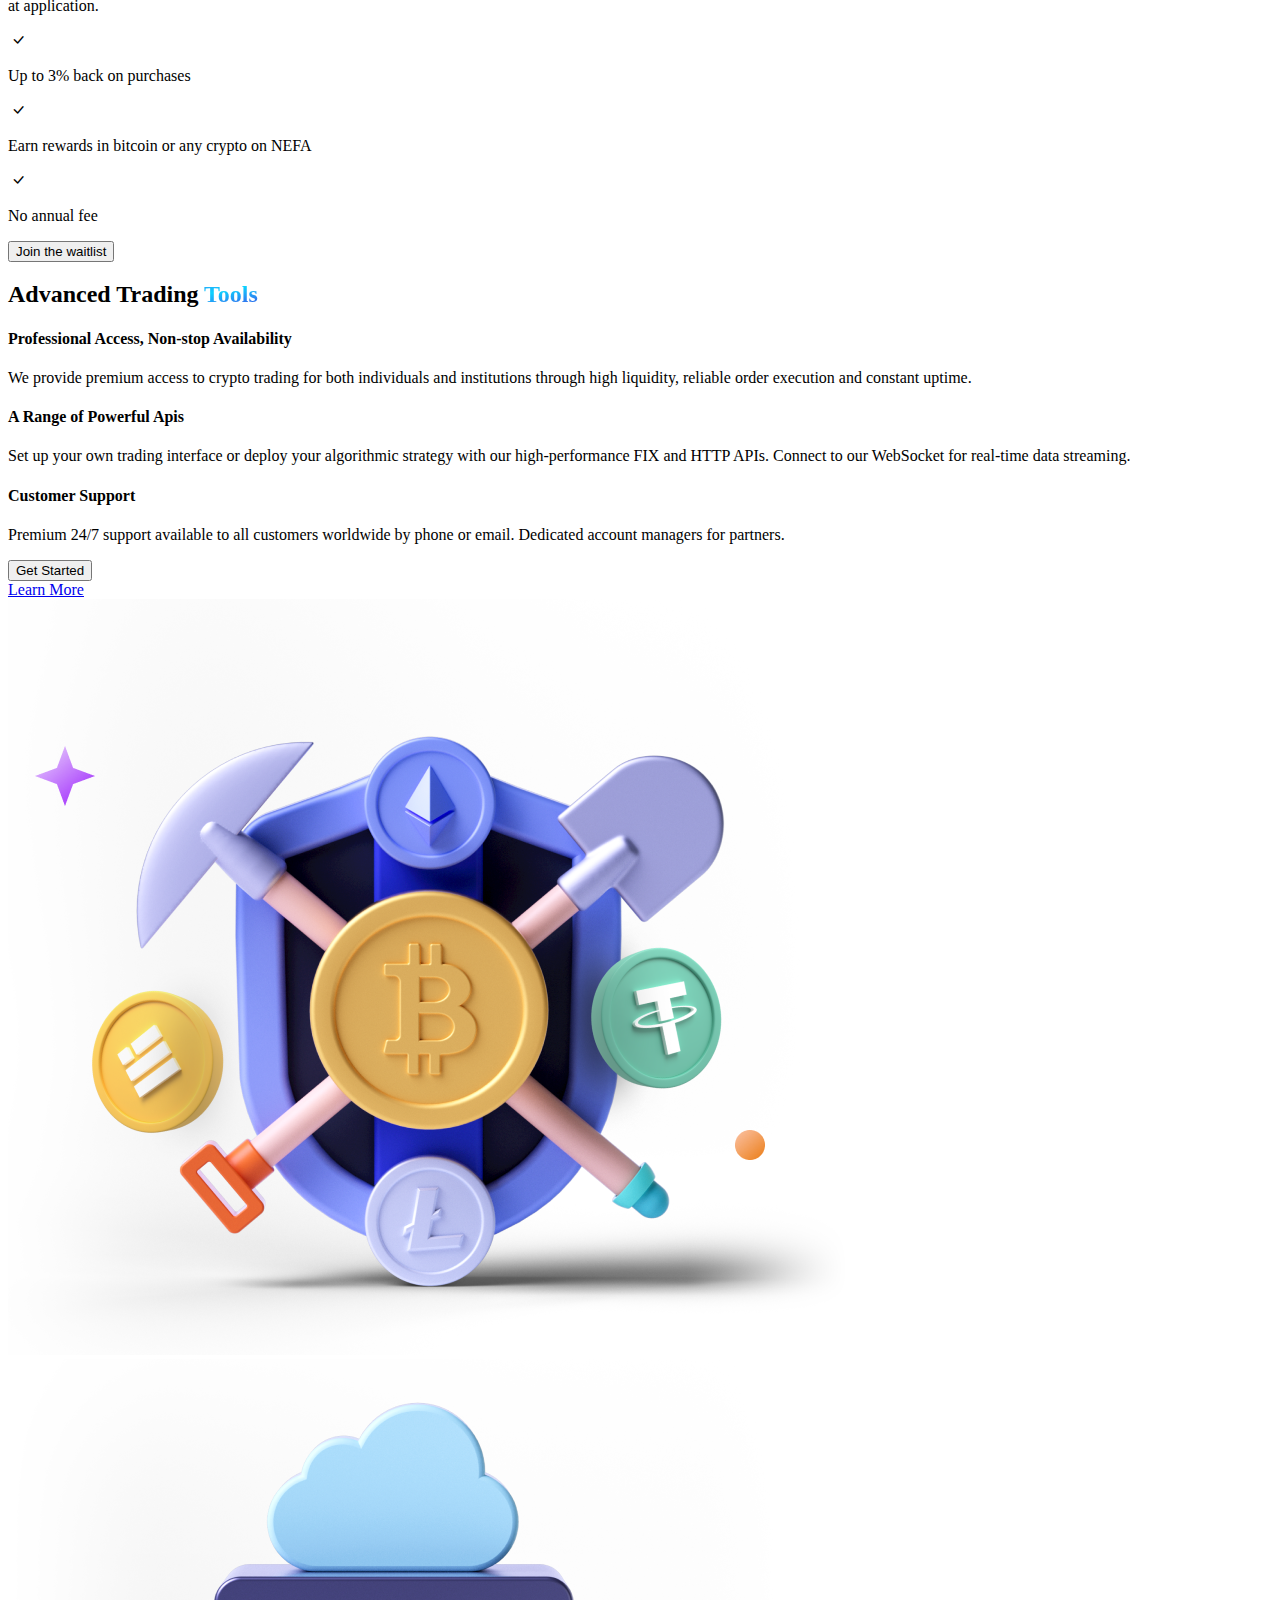
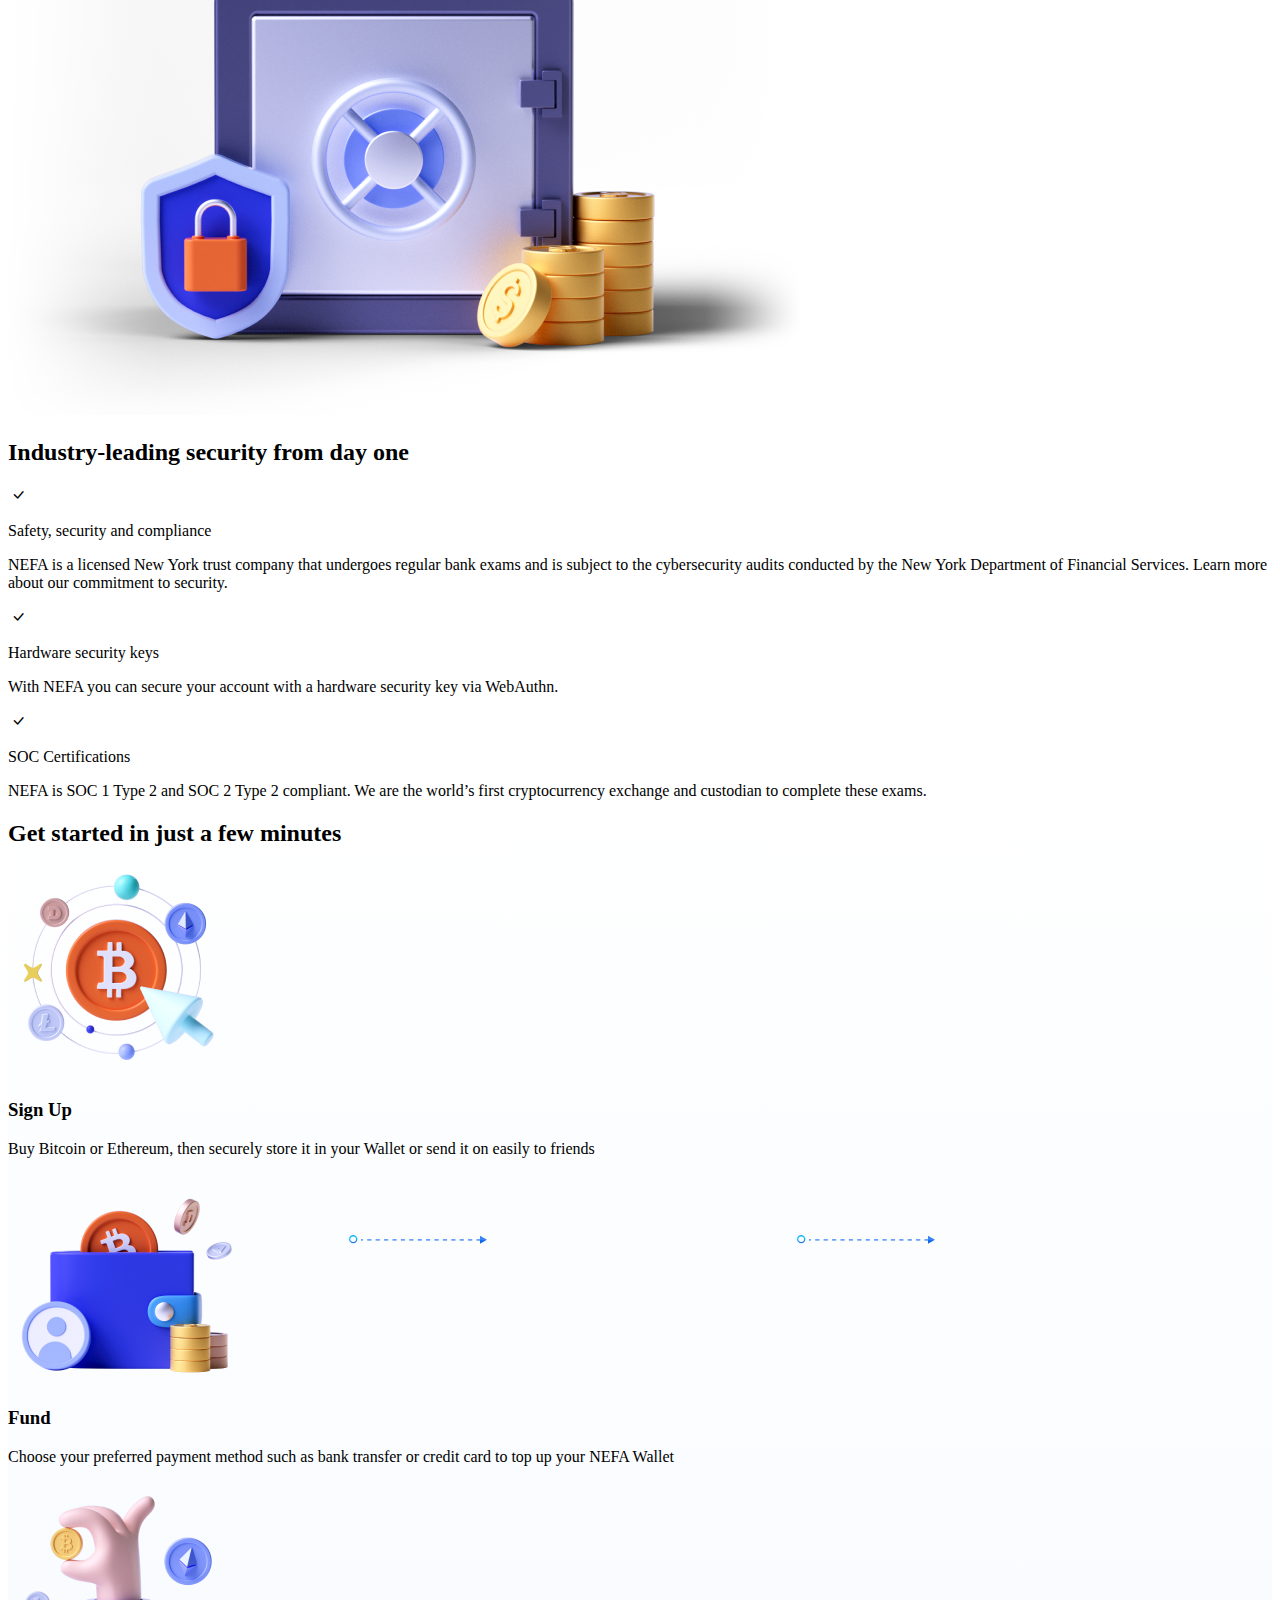
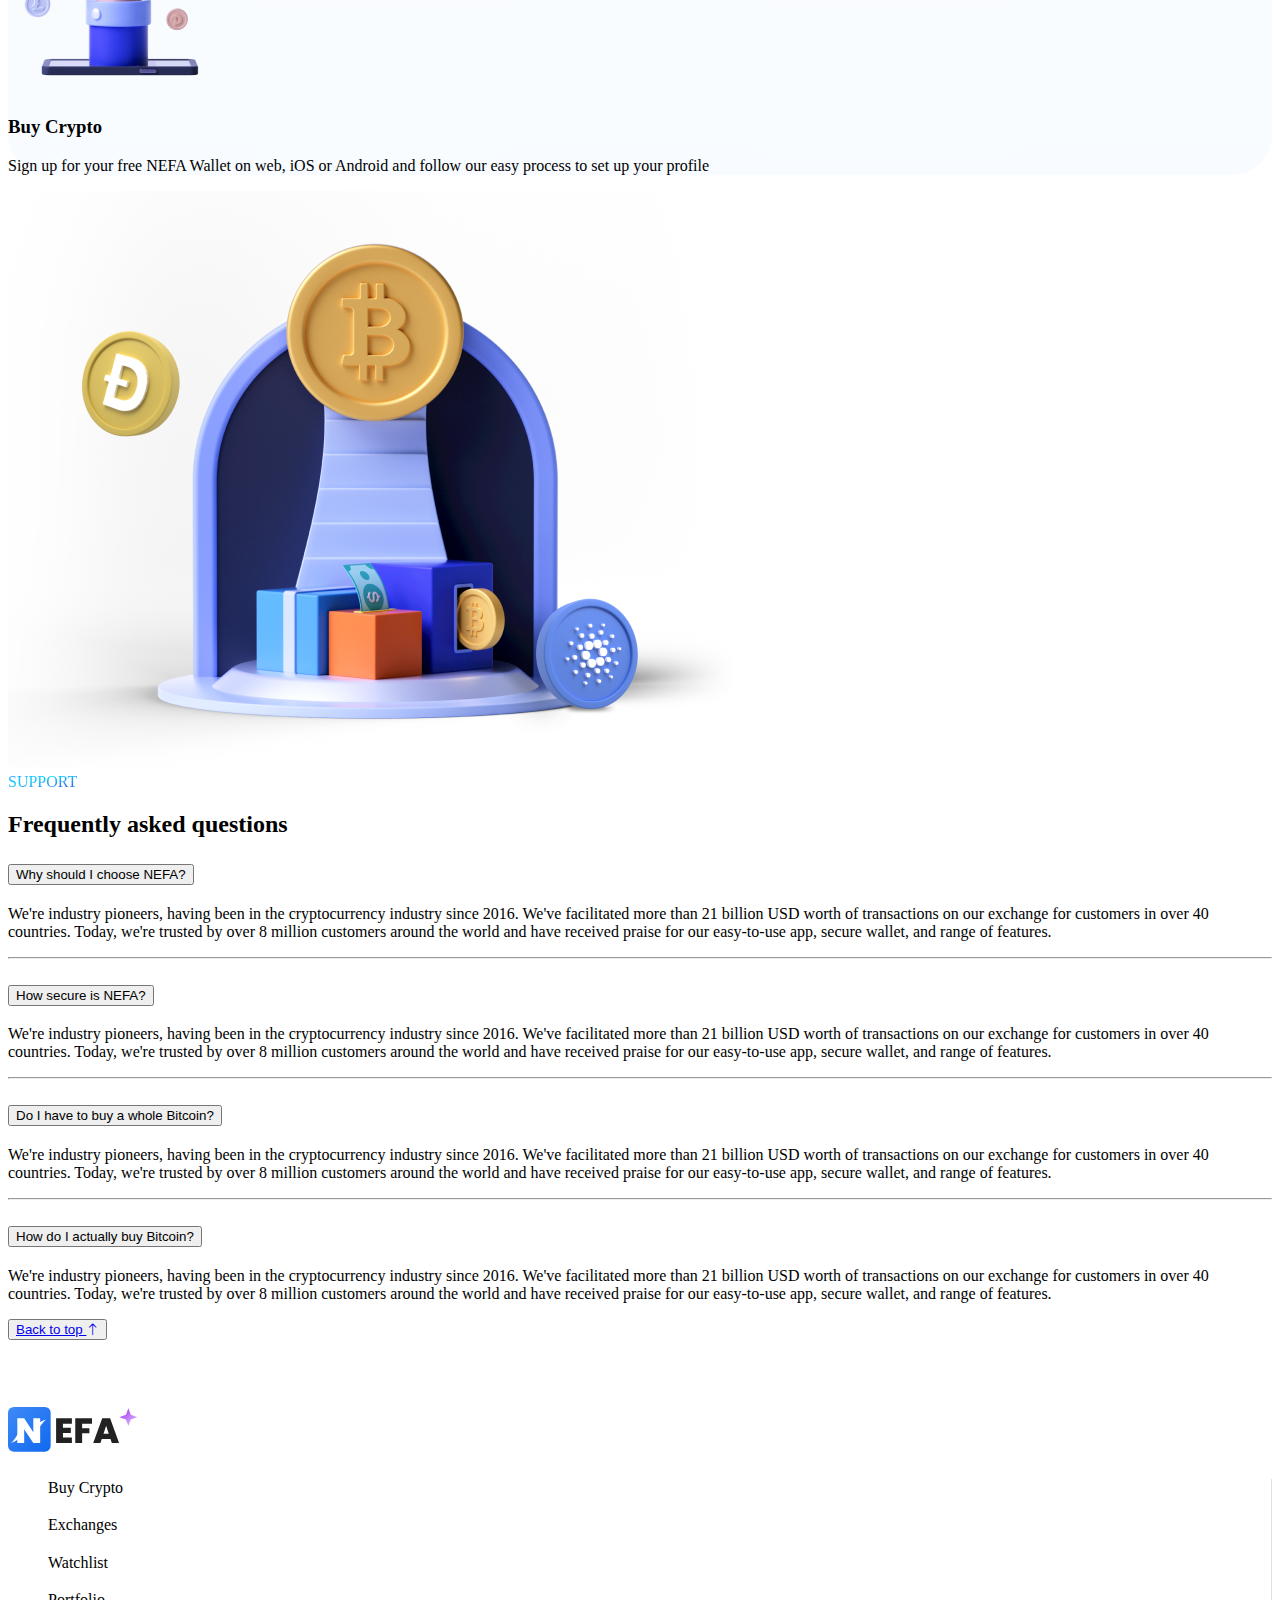
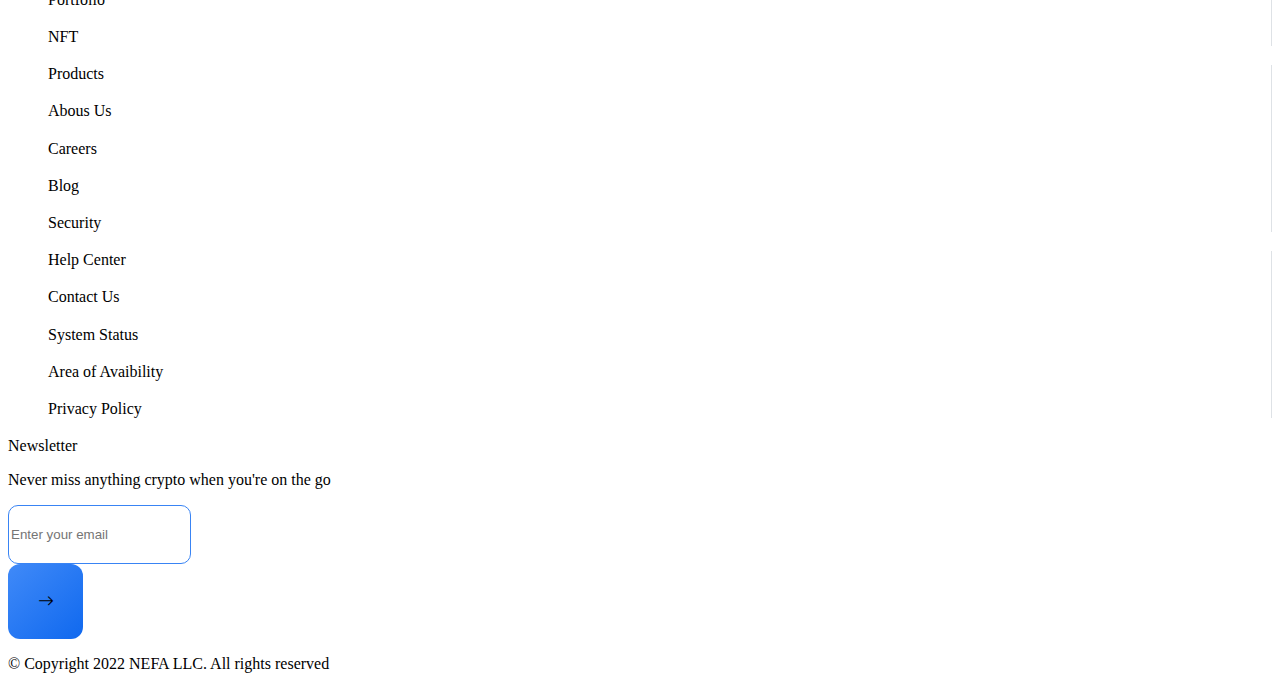
==== commit 9abea911: "arrangements have been made" ====
--- a/web-tasarim-bitirme-odevi/index.html
+++ b/web-tasarim-bitirme-odevi/index.html
@@ -14,10 +14,11 @@
       rel="stylesheet"
       href="https://cdn.jsdelivr.net/npm/bootstrap-icons@1.11.1/font/bootstrap-icons.css"
     />
-    <link rel="stylesheet" href="./assets/sass/style.css" />
+    <link rel="stylesheet" href="./assets/css/style.min.css" />
   </head>
   <body>
     <main>
+      <!-- start nav -->
       <nav class="navbar navbar-expand-lg navigation">
         <div class="container-fluid">
           <a class="navbar-brand logo" href="#"
@@ -39,19 +40,19 @@
               class="navbar-nav me-auto my-2 my-lg-0 navbar-nav-scroll mx-auto"
               style="--bs-scroll-height: 100px"
             >
-              <li class="nav-item me-4">
+              <li class="nav-item me-1 me-xl-4">
                 <a class="nav-link" href="#">Cryptocurrency</a>
               </li>
-              <li class="nav-item me-4">
+              <li class="nav-item me-1 me-xl-4">
                 <a class="nav-link" href="#">Exchanges</a>
               </li>
-              <li class="nav-item me-4">
+              <li class="nav-item me-1 me-xl-4">
                 <a class="nav-link" href="#">Watchlist</a>
               </li>
-              <li class="nav-item me-4">
+              <li class="nav-item me-1 me-xl-4">
                 <a class="nav-link" href="#">NFT</a>
               </li>
-              <li class="nav-item me-4">
+              <li class="nav-item me-1 me-xl-4">
                 <a class="nav-link" href="#">Portfolio</a>
               </li>
               <li class="nav-item dropdown">
@@ -79,13 +80,13 @@
             </ul>
 
             <button
-              class="btn btn-outline-primary rounded-pill px-lg-5 py-lg-3 m"
+              class="btn btn-outline-primary rounded-pill px-4 py-2 px-xl-5 py-xl-3"
               type="submit"
             >
               Log In
             </button>
             <button
-              class="btn btn-primary rounded-pill px-lg-5 py-lg-3 ms-3"
+              class="btn btn-primary rounded-pill px-4 py-2 px-xl-5 py-xl-3 ms-3"
               type="submit"
             >
               Sign Up
@@ -93,7 +94,10 @@
           </div>
         </div>
       </nav>
-      <header class="gradient-bg position-relative">
+      <!-- end nav -->
+
+      <!-- start header -->
+      <header id="top" class="gradient-bg position-relative">
         <div class="container">
           <div
             class="row hero-content justify-content-center align-items-center py-5"
@@ -107,7 +111,7 @@
                   The World's <br /><span>Fastest Growing</span>
                   Crypto Web App
                 </h1>
-                <p class="text-muted my-lg-5 hero-info">
+                <p class="text-muted my-lg-3 my-xl-4 hero-info">
                   Buy and sell 200+ cryptocurrencies with 20+ flat currencies
                   using bank transfers or your credit/debit card.
                 </p>
@@ -139,7 +143,7 @@
             <div class="col-lg-7">
               <div class="hero-">
                 <img
-                  class="img-fluids hero-img"
+                  class="hero-img"
                   src="./assets/images/header-btc.png"
                   alt="big-btc"
                 />
@@ -148,25 +152,28 @@
           </div>
         </div>
       </header>
-      <section class="sec-table">
+      <!-- end header -->
+
+      <!-- start section table -->
+      <section class="sec-table bg-white z-1 position-relative">
         <div class="container">
-          <div class="row bg-light">
+          <div class="row bg-white shadow rounded py-4">
             <div class="col-12">
-              <div class="row">
-                <div class="col-4">
+              <div class="row row-gap-4">
+                <div class="col-lg-4 border-table">
                   <div class="d-flex justify-content-between mb-2">
                     <p>🔥 Trending</p>
-                    <span class="text-primary small">More ></span>
-                  </div>
-                  <div class="row">
+                   <a class="text-decoration-none" href="#"><span class="text-primary small">More ></span></a> 
+                  </div>
+                  <div class="row row-gap-2 row-gap-lg-0">
                     <div class="text-muted d-flex justify-content-center mb-3">
                       <div class="col-4">Name</div>
                       <div class="col-4">Price</div>
                       <div class="col-4">Chart</div>
                     </div>
-                    <div class="row justify-content-between border-coin mb-3 ">
-                      <div class="col-4">
-                        <div class="d-flex align-items-center">
+                    <div class="row justify-content-between border-coin mb-3">
+                      <div class="col-4">
+                        <div class="d-flex align-items-center crypto-name">
                           <img
                             class="crypto-img me-1"
                             src="./assets/images/crypto/eth.svg"
@@ -175,16 +182,25 @@
                           Ethereum
                         </div>
                       </div>
-                      <div class="col-4">
-                        <p><span class="price-icon-">-</span> $3,480.65</p>
-                      </div>
-                      <div class="col-4">
-                        <img src="./assets/images/fall.png" alt="" />
+                      <div class="col-4 pe-0">
+                        <p class="crypto-price">
+                          <span class="price-icon-">-</span> $3,480.65
+                        </p>
+                      </div>
+                      <div class="col-4">
+                        <img
+                          class="chart-img"
+                          src="./assets/images/fall.png"
+                          alt=""
+                        />
+                      </div>
+                      <div class="col-12">
+                        <hr class="my-auto" />
                       </div>
                     </div>
                     <div class="row justify-content-between border-coin mb-3">
                       <div class="col-4">
-                        <div class="d-flex align-items-center">
+                        <div class="d-flex align-items-center crypto-name">
                           <img
                             class="crypto-img me-1"
                             src="./assets/images/crypto/eth.svg"
@@ -193,16 +209,25 @@
                           Ethereum
                         </div>
                       </div>
-                      <div class="col-4">
-                        <p><span class="price-icon-">-</span> $3,480.65</p>
-                      </div>
-                      <div class="col-4">
-                        <img src="./assets/images/fall.png" alt="" />
+                      <div class="col-4 pe-0">
+                        <p class="crypto-price">
+                          <span class="price-icon-">-</span> $3,480.65
+                        </p>
+                      </div>
+                      <div class="col-4">
+                        <img
+                          class="chart-img"
+                          src="./assets/images/fall.png"
+                          alt=""
+                        />
+                      </div>
+                      <div class="col-12">
+                        <hr class="my-auto" />
                       </div>
                     </div>
                     <div class="row justify-content-between border-coin mb-3">
                       <div class="col-4">
-                        <div class="d-flex align-items-center">
+                        <div class="d-flex align-items-center crypto-name">
                           <img
                             class="crypto-img me-1"
                             src="./assets/images/crypto/eth.svg"
@@ -211,16 +236,25 @@
                           Ethereum
                         </div>
                       </div>
-                      <div class="col-4">
-                        <p><span class="price-icon-">-</span> $3,480.65</p>
-                      </div>
-                      <div class="col-4">
-                        <img src="./assets/images/fall.png" alt="" />
-                      </div>
-                    </div>
-                    <div class="row justify-content-between">
-                      <div class="col-4">
-                        <div class="d-flex align-items-center">
+                      <div class="col-4 pe-0">
+                        <p class="crypto-price">
+                          <span class="price-icon-">-</span> $3,480.65
+                        </p>
+                      </div>
+                      <div class="col-4">
+                        <img
+                          class="chart-img"
+                          src="./assets/images/fall.png"
+                          alt=""
+                        />
+                      </div>
+                      <div class="col-12">
+                        <hr class="my-auto" />
+                      </div>
+                    </div>
+                    <div class="row justify-content-between border-coin">
+                      <div class="col-4">
+                        <div class="d-flex align-items-center crypto-name">
                           <img
                             class="crypto-img me-1"
                             src="./assets/images/crypto/eth.svg"
@@ -229,23 +263,29 @@
                           Ethereum
                         </div>
                       </div>
-                      <div class="col-4">
-                        <p><span class="price-icon-">-</span> $3,480.65</p>
-                      </div>
-                      <div class="col-4">
-                        <img src="./assets/images/fall.png" alt="" />
-                      </div>
-                    </div>
-                  </div>
-                </div>
-                <div class="col-4">
+                      <div class="col-4 pe-0">
+                        <p class="crypto-price">
+                          <span class="price-icon-">-</span> $3,480.65
+                        </p>
+                      </div>
+                      <div class="col-4">
+                        <img
+                          class="chart-img"
+                          src="./assets/images/fall.png"
+                          alt=""
+                        />
+                      </div>
+                    </div>
+                  </div>
+                </div>
+                <div class="col-lg-4 border-table">
                   <div class="d-flex justify-content-between mb-2">
                     <p>
                       🚀 Top Gainers <i class="bi bi-chevron-down small"></i>
                     </p>
-                    <span class="text-primary small">More ></span>
-                  </div>
-                  <div class="row">
+                    <a class="text-decoration-none" href="#"><span class="text-primary small">More ></span></a> 
+                  </div>
+                  <div class="row row-gap-2 row-gap-lg-0">
                     <div class="text-muted d-flex justify-content-center mb-3">
                       <div class="col-4">Name</div>
                       <div class="col-4">Price</div>
@@ -253,7 +293,7 @@
                     </div>
                     <div class="row justify-content-between border-coin mb-3">
                       <div class="col-4">
-                        <div class="d-flex align-items-center">
+                        <div class="d-flex align-items-center crypto-name">
                           <img
                             class="crypto-img me-1"
                             src="./assets/images/crypto/btc.svg"
@@ -262,16 +302,25 @@
                           Bitcoin
                         </div>
                       </div>
-                      <div class="col-4">
-                        <p><span class="price-icon">+</span> $43,180.13</p>
-                      </div>
-                      <div class="col-4">
-                        <img src="./assets/images/rise.png" alt="" />
+                      <div class="col-4 pe-0">
+                        <p class="crypto-price">
+                          <span class="price-icon">+</span> $43,180.13
+                        </p>
+                      </div>
+                      <div class="col-4">
+                        <img
+                          class="chart-img"
+                          src="./assets/images/rise.png"
+                          alt=""
+                        />
+                      </div>
+                      <div class="col-12">
+                        <hr class="my-auto hr-border" />
                       </div>
                     </div>
                     <div class="row justify-content-between border-coin mb-3">
                       <div class="col-4">
-                        <div class="d-flex align-items-center">
+                        <div class="d-flex align-items-center crypto-name">
                           <img
                             class="crypto-img me-1"
                             src="./assets/images/crypto/btc.svg"
@@ -280,16 +329,25 @@
                           Bitcoin
                         </div>
                       </div>
-                      <div class="col-4">
-                        <p><span class="price-icon">+</span> $43,180.13</p>
-                      </div>
-                      <div class="col-4">
-                        <img src="./assets/images/rise.png" alt="" />
+                      <div class="col-4 pe-0">
+                        <p class="crypto-price">
+                          <span class="price-icon">+</span> $43,180.13
+                        </p>
+                      </div>
+                      <div class="col-4">
+                        <img
+                          class="chart-img"
+                          src="./assets/images/rise.png"
+                          alt=""
+                        />
+                      </div>
+                      <div class="col-12">
+                        <hr class="my-auto hr-border" />
                       </div>
                     </div>
                     <div class="row justify-content-between border-coin mb-3">
                       <div class="col-4">
-                        <div class="d-flex align-items-center">
+                        <div class="d-flex align-items-center crypto-name">
                           <img
                             class="crypto-img me-1"
                             src="./assets/images/crypto/btc.svg"
@@ -298,16 +356,25 @@
                           Bitcoin
                         </div>
                       </div>
-                      <div class="col-4">
-                        <p><span class="price-icon">+</span> $43,180.13</p>
-                      </div>
-                      <div class="col-4">
-                        <img src="./assets/images/rise.png" alt="" />
+                      <div class="col-4 pe-0">
+                        <p class="crypto-price">
+                          <span class="price-icon">+</span> $43,180.13
+                        </p>
+                      </div>
+                      <div class="col-4">
+                        <img
+                          class="chart-img"
+                          src="./assets/images/rise.png"
+                          alt=""
+                        />
+                      </div>
+                      <div class="col-12">
+                        <hr class="my-auto hr-border" />
                       </div>
                     </div>
                     <div class="row justify-content-between border-coin mb-3">
                       <div class="col-4">
-                        <div class="d-flex align-items-center">
+                        <div class="d-flex align-items-center crypto-name">
                           <img
                             class="crypto-img me-1"
                             src="./assets/images/crypto/btc.svg"
@@ -316,21 +383,27 @@
                           Bitcoin
                         </div>
                       </div>
-                      <div class="col-4">
-                        <p><span class="price-icon">+</span> $43,180.13</p>
-                      </div>
-                      <div class="col-4">
-                        <img src="./assets/images/rise.png" alt="" />
-                      </div>
-                    </div>
-                  </div>
-                </div>
-                <div class="col-4">
+                      <div class="col-4 pe-0">
+                        <p class="crypto-price">
+                          <span class="price-icon">+</span> $43,180.13
+                        </p>
+                      </div>
+                      <div class="col-4">
+                        <img
+                          class="chart-img"
+                          src="./assets/images/rise.png"
+                          alt=""
+                        />
+                      </div>
+                    </div>
+                  </div>
+                </div>
+                <div class="col-lg-4">
                   <div class="d-flex justify-content-between mb-2">
                     <p>💎 Recently Added</p>
-                    <span class="text-primary small">More ></span>
-                  </div>
-                  <div class="row">
+                    <a class="text-decoration-none" href="#"><span class="text-primary small">More ></span></a> 
+                  </div>
+                  <div class="row row-gap-2 row-gap-lg-0">
                     <div class="text-muted d-flex justify-content-center mb-3">
                       <div class="col-4">Name</div>
                       <div class="col-4">Price</div>
@@ -338,7 +411,7 @@
                     </div>
                     <div class="row justify-content-between border-coin mb-3">
                       <div class="col-4">
-                        <div class="d-flex align-items-center">
+                        <div class="d-flex align-items-center crypto-name">
                           <img
                             class="crypto-img me-1"
                             src="./assets/images/crypto/eth.svg"
@@ -347,16 +420,25 @@
                           Ethereum
                         </div>
                       </div>
-                      <div class="col-4">
-                        <p><span class="price-icon-">-</span> $3,480.65</p>
-                      </div>
-                      <div class="col-4">
-                        <img src="./assets/images/fall.png" alt="" />
+                      <div class="col-4 pe-0">
+                        <p class="crypto-price">
+                          <span class="price-icon-">-</span> $3,480.65
+                        </p>
+                      </div>
+                      <div class="col-4">
+                        <img
+                          class="chart-img"
+                          src="./assets/images/fall.png"
+                          alt=""
+                        />
+                      </div>
+                      <div class="col-12">
+                        <hr class="my-auto hr-border" />
                       </div>
                     </div>
                     <div class="row justify-content-between border-coin mb-3">
                       <div class="col-4">
-                        <div class="d-flex align-items-center">
+                        <div class="d-flex align-items-center crypto-name">
                           <img
                             class="crypto-img me-1"
                             src="./assets/images/crypto/eth.svg"
@@ -365,16 +447,25 @@
                           Ethereum
                         </div>
                       </div>
-                      <div class="col-4">
-                        <p><span class="price-icon-">-</span> $3,480.65</p>
-                      </div>
-                      <div class="col-4">
-                        <img src="./assets/images/fall.png" alt="" />
+                      <div class="col-4 pe-0">
+                        <p class="crypto-price">
+                          <span class="price-icon-">-</span> $3,480.65
+                        </p>
+                      </div>
+                      <div class="col-4">
+                        <img
+                          class="chart-img"
+                          src="./assets/images/fall.png"
+                          alt=""
+                        />
+                      </div>
+                      <div class="col-12">
+                        <hr class="my-auto hr-border" />
                       </div>
                     </div>
                     <div class="row justify-content-between border-coin mb-3">
                       <div class="col-4">
-                        <div class="d-flex align-items-center">
+                        <div class="d-flex align-items-center crypto-name">
                           <img
                             class="crypto-img me-1"
                             src="./assets/images/crypto/eth.svg"
@@ -383,16 +474,25 @@
                           Ethereum
                         </div>
                       </div>
-                      <div class="col-4">
-                        <p><span class="price-icon-">-</span> $3,480.65</p>
-                      </div>
-                      <div class="col-4">
-                        <img src="./assets/images/fall.png" alt="" />
+                      <div class="col-4 pe-0">
+                        <p class="crypto-price">
+                          <span class="price-icon-">-</span> $3,480.65
+                        </p>
+                      </div>
+                      <div class="col-4">
+                        <img
+                          class="chart-img"
+                          src="./assets/images/fall.png"
+                          alt=""
+                        />
+                      </div>
+                      <div class="col-12">
+                        <hr class="my-auto hr-border" />
                       </div>
                     </div>
                     <div class="row justify-content-between border-coin mb-3">
                       <div class="col-4">
-                        <div class="d-flex align-items-center">
+                        <div class="d-flex align-items-center crypto-name">
                           <img
                             class="crypto-img me-1"
                             src="./assets/images/crypto/eth.svg"
@@ -401,11 +501,17 @@
                           Ethereum
                         </div>
                       </div>
-                      <div class="col-4">
-                        <p><span class="price-icon-">-</span> $3,480.65</p>
-                      </div>
-                      <div class="col-4">
-                        <img src="./assets/images/fall.png" alt="" />
+                      <div class="col-4 pe-0">
+                        <p class="crypto-price">
+                          <span class="price-icon-">-</span> $3,480.65
+                        </p>
+                      </div>
+                      <div class="col-4">
+                        <img
+                          class="chart-img"
+                          src="./assets/images/fall.png"
+                          alt=""
+                        />
                       </div>
                     </div>
                   </div>
@@ -415,7 +521,89 @@
           </div>
         </div>
       </section>
-
+      <!-- end section table -->
+
+      <!-- start section input -->
+      <section class="sec-input py-5">
+        <div class="container">
+          <div class="row justify-content-center align-items-center gx-5">
+            <div class="col-lg-6 pt-5 pt-lg-0 order-2 order-lg-1">
+              <div class="mb-5">
+                <h2 class="mb-4">
+                  Buy & trade on the <br />
+                  original crypto exchange.
+                </h2>
+                <p>
+                  Buy now and get 40% extra bonus Minimum pre-sale amount 25
+                  Crypto Coin. We accept BTC crypto-currency
+                </p>
+              </div>
+              <div class="row">
+                <div class="col-8">
+                  <div
+                    class="d-flex justify-content-between border-primary input-box p-4 mb-4"
+                  >
+                    <div class="gradient-border-right">
+                      <span class="input-text me-3">Amount</span>
+                    </div>
+                    <input class="w-100 amount-input" placeholder="5,000" type="text" />
+                  </div>
+                  <div
+                    class="d-flex justify-content-between border-primary input-box p-4"
+                  >
+                    <div class="gradient-border-right">
+                      <span class="input-text me-3">Amount</span>
+                    </div>
+                    <input class="w-100 amount-input" placeholder="5,000" type="text" />
+                  </div>
+                </div>
+                <div class="col-4">
+                  <select
+                    class="input-box d-flex justify-content-center align-items-center p-3 p-lg-4 mb-4"
+                  >
+                    <option value="USD">🇺🇸&emsp;USD</option>
+                    <option value="EUR">🇪🇺&emsp;EUR</option>
+                    <option value="GBP">🇬🇧&emsp;GBP</option>
+                    <option value="TRY">🇹🇷&emsp;TRY</option>
+                    <option value="CNY">🇨🇳&emsp;CNY</option>
+                    <option value="YEN">🇯🇵&emsp;YEN</option>
+                  </select>
+                  <select
+                    class="input-box d-flex justify-content-center align-items-center p-3 p-lg-4 mb-4"
+                  >
+                    <option value="USD">🇺🇸&emsp;USD</option>
+                    <option value="EUR">🇪🇺&emsp;EUR</option>
+                    <option value="GBP">🇬🇧&emsp;GBP</option>
+                    <option value="TRY">🇹🇷&emsp;TRY</option>
+                    <option value="CNY">🇨🇳&emsp;CNY</option>
+                    <option value="YEN">🇯🇵&emsp;YEN</option>
+                  </select>
+                </div>
+                <div class="col-12">
+                  <button
+                    class="hero-btn btn btn-primary rounded-pill px-lg-5 py-lg-3 mt-3 me-3 w-100"
+                    type="submit"
+                  >
+                    Get Started
+                  </button>
+                </div>
+              </div>
+            </div>
+            <div class="col-10 col-lg-6 order-1 order-lg-2">
+              <div class="order-3 order-lg-0">
+                <img
+                  class="img-fluid"
+                  src="./assets/images/section-hero-img.png"
+                  alt=""
+                />
+              </div>
+            </div>
+          </div>
+        </div>
+      </section>
+      <!-- end section input -->
+
+      <!-- start section brand -->
       <section class="sec-brand py-5 mb-5">
         <div class="container">
           <div class="row justify-content-center align-items-center">
@@ -423,21 +611,24 @@
               <h3 class="text-center">Trusted Partners Worldwide</h3>
               <p class="text-muted text-center">Trusted Partners Worldwide</p>
             </div>
-            <div class="col-lg-3 text-center">
+            <div class="col-md-6 col-xl-3 text-center">
               <img src="./assets/images/brands/brand-clever.svg" alt="" />
             </div>
-            <div class="col-lg-3 text-center">
+            <div class="col-md-6 col-xl-3 text-center">
               <img src="./assets/images/brands/brand-diamond.svg" alt="" />
             </div>
-            <div class="col-lg-3 text-center">
+            <div class="col-md-6 col-xl-3 text-center">
               <img src="./assets/images/brands/brand-swiss.svg" alt="" />
             </div>
-            <div class="col-lg-3 text-center">
+            <div class="col-md-6 col-xl-3 text-center">
               <img src="./assets/images/brands/brand-gambio.svg" alt="" />
             </div>
           </div>
         </div>
       </section>
+      <!-- end section brand -->
+
+      <!-- start section card -->
       <section class="py-5">
         <div class="container">
           <div class="row align-items-center gx-5">
@@ -481,7 +672,7 @@
                 </div>
               </div>
               <button
-                class="hero-btn btn btn-outline-primary rounded-pill px-lg-5 py-lg-3 mt-3"
+                class="hero-btn btn btn-outline-primary rounded-pill px-lg-5 py-lg-3 mt-5 mt-lg-3"
                 type="submit"
               >
                 Join the waitlist
@@ -490,6 +681,448 @@
           </div>
         </div>
       </section>
+      <!-- end section end -->
+
+      <!-- start section tools -->
+      <section class="sec-tools pt-0 pb-5 py-lg-5">
+        <div class="container">
+          <div class="row justify-content-center align-items-center">
+            <div class="col-lg-6 pt-lg-5 order-2 order-lg-1">
+              <h2 class="mb-3">
+                Advanced Trading <span class="gradient-color"> Tools</span>
+              </h2>
+              <div class="mb-3 mb-lg-5">
+                <h4>Professional Access, Non-stop Availability</h4>
+
+                <p class="text-muted">
+                  We provide premium access to crypto trading for both
+                  individuals and institutions through high liquidity, reliable
+                  order execution and constant uptime.
+                </p>
+              </div>
+              <div class="mb-3 mb-lg-5">
+                <h4>A Range of Powerful Apis</h4>
+                <p class="text-muted">
+                  Set up your own trading interface or deploy your algorithmic
+                  strategy with our high-performance FIX and HTTP APIs. Connect
+                  to our WebSocket for real-time data streaming.
+                </p>
+              </div>
+              <div class="mb-3 mb-lg-5">
+                <h4>Customer Support</h4>
+                <p class="text-muted">
+                  Premium 24/7 support available to all customers worldwide by
+                  phone or email. Dedicated account managers for partners.
+                </p>
+              </div>
+              <div class="row align-items-center">
+                <div class="col-lg-6">
+                  <button
+                    class="hero-btn btn btn-outline-primary rounded-pill px-lg-5 py-lg-3 mt-3 me-3 w-100"
+                    type="submit"
+                  >
+                    Get Started
+                  </button>
+                </div>
+                <div class="col-lg-6">
+                  <div class="mt-3 text-center text-lg-start">
+                    <a class="tools-link" href="#">Learn More</a>
+                  </div>
+                </div>
+              </div>
+            </div>
+            <div class="col-lg-6 order-1 order-lg-2 mb-3">
+              <div class="tools-img">
+                <img
+                  class="img-fluid"
+                  src="./assets/images/section-advandec.png"
+                  alt=""
+                />
+              </div>
+            </div>
+          </div>
+        </div>
+      </section>
+      <!-- end section tools -->
+
+      <!-- start section industry -->
+      <section class="py-5">
+        <div class="container">
+          <div class="row justify-content-center align-items-center gx-5">
+            <div class="col-lg-6">
+              <div class="industry-img">
+                <img
+                  class="img-fluid"
+                  src="./assets/images/section-indrustry.png"
+                  alt=""
+                />
+              </div>
+            </div>
+            <div class="col-lg-6">
+              <h2 class="mb-4 mb-lg-3 industry-title">
+                Industry-leading security from day one
+              </h2>
+              <div class="industry-text mb-4">
+                <div class="check">
+                  <div class="check-item d-flex align-items-center">
+                    <div class="check-icon bg-primary text-white me-2">
+                      <i class="bi bi-check-lg"></i>
+                    </div>
+                    <p class="m-0">Safety, security and compliance</p>
+                  </div>
+                </div>
+                <p class="text-muted">
+                  NEFA is a licensed New York trust company that undergoes
+                  regular bank exams and is subject to the cybersecurity audits
+                  conducted by the New York Department of Financial Services.
+                  Learn more about our commitment to security.
+                </p>
+              </div>
+              <div class="industry-text mb-4">
+                <div class="check">
+                  <div class="check-item d-flex align-items-center">
+                    <div class="check-icon bg-primary text-white me-2">
+                      <i class="bi bi-check-lg"></i>
+                    </div>
+                    <p class="m-0">Hardware security keys</p>
+                  </div>
+                </div>
+                <p class="text-muted">
+                  With NEFA you can secure your account with a hardware security
+                  key via WebAuthn.
+                </p>
+              </div>
+              <div class="industry-text mb-4">
+                <div class="check">
+                  <div class="check-item d-flex align-items-center">
+                    <div class="check-icon bg-primary text-white me-2">
+                      <i class="bi bi-check-lg"></i>
+                    </div>
+                    <p class="m-0">SOC Certifications</p>
+                  </div>
+                </div>
+                <p class="text-muted">
+                  NEFA is SOC 1 Type 2 and SOC 2 Type 2 compliant. We are the
+                  world’s first cryptocurrency exchange and custodian to
+                  complete these exams.
+                </p>
+              </div>
+            </div>
+          </div>
+        </div>
+      </section>
+      <!-- end section industry -->
+
+      <!-- start section started -->
+      <section class="py-5 sec-started">
+        <div class="container">
+          <div class="row justify-content-center align-items-center arrow-area">
+            <div class="col-7 col-lg-12">
+              <h2 class="text-center pb-5 py-lg-5">
+                Get started in just a few minutes
+              </h2>
+            </div>
+            <div class="col-lg-4">
+              <div
+                class="d-flex flex-column justify-content-center align-items-center text-center"
+              >
+                <img
+                  class="img-fluid"
+                  src="./assets/images/sign-up.png"
+                  alt=""
+                />
+                <div class="px-4 px-lg-5">
+                  <h3>Sign Up</h3>
+                  <p class="text-muted">
+                    Buy Bitcoin or Ethereum, then securely store it in your
+                    Wallet or send it on easily to friends
+                  </p>
+                </div>
+              </div>
+              <div class="arrow-left">
+                <img
+                  class="img-fluid arrow-img"
+                  src="./assets/images/svg/arrow.svg"
+                  alt=""
+                />
+              </div>
+            </div>
+            <div class="col-lg-4">
+              <div
+                class="d-flex flex-column justify-content-center align-items-center text-center"
+              >
+                <img class="img-fluid" src="./assets/images/fund.png" alt="" />
+                <div class="px-4 px-lg-5">
+                  <h3>Fund</h3>
+                  <p class="text-muted">
+                    Choose your preferred payment method such as bank transfer
+                    or credit card to top up your NEFA Wallet
+                  </p>
+                </div>
+              </div>
+            </div>
+            <div class="col-lg-4">
+              <div
+                class="d-flex flex-column justify-content-center align-items-center text-center"
+              >
+                <img
+                  class="img-fluid"
+                  src="./assets/images/buy-crypto.png"
+                  alt=""
+                />
+                <div class="px-4 px-lg-5">
+                  <h3>Buy Crypto</h3>
+                  <p class="text-muted">
+                    Sign up for your free NEFA Wallet on web, iOS or Android and
+                    follow our easy process to set up your profile
+                  </p>
+                </div>
+              </div>
+              <div class="arrow-right">
+                <img
+                  class="img-fluid arrow-img"
+                  src="./assets/images/svg/arrow.svg"
+                  alt=""
+                />
+              </div>
+            </div>
+          </div>
+        </div>
+      </section>
+      <!-- end section started -->
+
+      <!-- start section faq -->
+      <section class="py-5">
+        <div class="container">
+          <div class="row align-items-center justify-content-center">
+            <div class="col-lg-5">
+              <img
+                class="img-fluid"
+                src="./assets/images/frequently.png"
+                alt=""
+              />
+            </div>
+            <div class="col-lg-7">
+              <div class="faq-text mb-3 mt-lg-5">
+                <span class="gradient-color">SUPPORT</span>
+                <h2 class="mt-2">Frequently asked questions</h2>
+              </div>
+              <div class="accordion" id="accordionPanelsStayOpenExample">
+                <div class="accordion-item border-0">
+                  <h2 class="accordion-headers">
+                    <button
+                      class="accordion-button shadow-none bg-white fw-500"
+                      type="button"
+                      data-bs-toggle="collapse"
+                      data-bs-target="#panelsStayOpen-collapseOne"
+                      aria-expanded="true"
+                      aria-controls="panelsStayOpen-collapseOne"
+                    >
+                      Why should I choose NEFA?
+                    </button>
+                  </h2>
+                  <div
+                    id="panelsStayOpen-collapseOne"
+                    class="accordion-collapse collapse show"
+                  >
+                    <div class="accordion-body">
+                      <p class="text-muted">
+                        We're industry pioneers, having been in the
+                        cryptocurrency industry since 2016. We've facilitated
+                        more than 21 billion USD worth of transactions on our
+                        exchange for customers in over 40 countries. Today,
+                        we're trusted by over 8 million customers around the
+                        world and have received praise for our easy-to-use app,
+                        secure wallet, and range of features.
+                      </p>
+                    </div>
+                  </div>
+                </div>
+                <hr />
+                <div class="accordion-item border-0">
+                  <h2 class="accordion-header">
+                    <button
+                      class="accordion-button collapsed shadow-none bg-white fw-500"
+                      type="button"
+                      data-bs-toggle="collapse"
+                      data-bs-target="#panelsStayOpen-collapseTwo"
+                      aria-expanded="false"
+                      aria-controls="panelsStayOpen-collapseTwo"
+                    >
+                      How secure is NEFA?
+                    </button>
+                  </h2>
+                  <div
+                    id="panelsStayOpen-collapseTwo"
+                    class="accordion-collapse collapse"
+                  >
+                    <div class="accordion-body">
+                      <p class="text-muted">
+                        We're industry pioneers, having been in the
+                        cryptocurrency industry since 2016. We've facilitated
+                        more than 21 billion USD worth of transactions on our
+                        exchange for customers in over 40 countries. Today,
+                        we're trusted by over 8 million customers around the
+                        world and have received praise for our easy-to-use app,
+                        secure wallet, and range of features.
+                      </p>
+                    </div>
+                  </div>
+                </div>
+                <hr />
+                <div class="accordion-item border-0">
+                  <h2 class="accordion-header">
+                    <button
+                      class="accordion-button collapsed shadow-none bg-white fw-500"
+                      type="button"
+                      data-bs-toggle="collapse"
+                      data-bs-target="#panelsStayOpen-collapseThree"
+                      aria-expanded="false"
+                      aria-controls="panelsStayOpen-collapseThree"
+                    >
+                      Do I have to buy a whole Bitcoin?
+                    </button>
+                  </h2>
+                  <div
+                    id="panelsStayOpen-collapseThree"
+                    class="accordion-collapse collapse"
+                  >
+                    <div class="accordion-body">
+                      <p class="text-muted">
+                        We're industry pioneers, having been in the
+                        cryptocurrency industry since 2016. We've facilitated
+                        more than 21 billion USD worth of transactions on our
+                        exchange for customers in over 40 countries. Today,
+                        we're trusted by over 8 million customers around the
+                        world and have received praise for our easy-to-use app,
+                        secure wallet, and range of features.
+                      </p>
+                    </div>
+                  </div>
+                </div>
+                <hr />
+                <div class="accordion-item border-0">
+                  <h2 class="accordion-header">
+                    <button
+                      class="accordion-button collapsed shadow-none bg-white fw-500"
+                      type="button"
+                      data-bs-toggle="collapse"
+                      data-bs-target="#panelsStayOpen-collapseThree"
+                      aria-expanded="false"
+                      aria-controls="panelsStayOpen-collapseThree"
+                    >
+                      How do I actually buy Bitcoin?
+                    </button>
+                  </h2>
+                  <div
+                    id="panelsStayOpen-collapseThree"
+                    class="accordion-collapse collapse"
+                  >
+                    <div class="accordion-body">
+                      <p class="text-muted">
+                        We're industry pioneers, having been in the
+                        cryptocurrency industry since 2016. We've facilitated
+                        more than 21 billion USD worth of transactions on our
+                        exchange for customers in over 40 countries. Today,
+                        we're trusted by over 8 million customers around the
+                        world and have received praise for our easy-to-use app,
+                        secure wallet, and range of features.
+                      </p>
+                    </div>
+                  </div>
+                </div>
+              </div>
+            </div>
+          </div>
+        </div>
+      </section>
+      <!-- start back to top  -->
+      <div class="d-flex justify-content-center align-items-center w-100">
+        <button class="p-3 border border-light-subtle rounded">
+          <a class="text-decoration-none text-muted" href="#top">
+            Back to top <i class="bi bi-arrow-up"></i>
+          </a>
+        </button>
+      </div>
+      <!-- end back to top -->
+      <!-- end section faq -->
+
+      <footer class="pt-5">
+        <div class="container">
+          <div
+            class="row justify-content-center align-items-start border-top border-bottom"
+          >
+            <div class=""></div>
+            <div class="col-lg-3 col-12 pt-4">
+              <div
+                class="footer-logo d-flex justify-content-center align-items-center"
+              >
+                <img src="./assets/images/svg/logo.svg" alt="" />
+              </div>
+            </div>
+            <div class="col-lg-2  pt-4 border-lg-end border-bottom">
+              <div class="footer-menu py-5">
+                <ul class="list-style-none text-muted ps-0">
+                  <li class=""><a href="#">Buy Crypto</a></li>
+                  <li class=""><a href="#">Exchanges</a></li>
+                  <li class=""><a href="#">Watchlist</a></li>
+                  <li class=""><a href="#">Portfolio</a></li>
+                  <li class=""><a href="#">NFT</a></li>
+                </ul>
+              </div>
+            </div>
+            <div class="col-lg-2  pt-4 border-lg-end border-bottom">
+              <div class="footer-menu py-5">
+                <ul class="list-style-none text-muted ps-0">
+                  <li class=""><a href="#">Products</a></li>
+                  <li class=""><a href="#">Abous Us</a></li>
+                  <li class=""><a href="#">Careers</a></li>
+                  <li class=""><a href="#">Blog</a></li>
+                  <li class=""><a href="#">Security</a></li>
+                </ul>
+              </div>
+            </div>
+            <div class="col-lg-2  pt-4 border-lg-end border-bottom">
+              <div class="footer-menu py-5">
+                <ul class="list-style-none text-muted ps-0">
+                  <li class=""><a href="#">Help Center</a></li>
+                  <li><a href="#">Contact Us</a></li>
+                  <li><a href="#">System Status</a></li>
+                  <li><a href="#">Area of Avaibility</a></li>
+                  <li><a href="#">Privacy Policy</a></li>
+                </ul>
+              </div>
+            </div>
+            <div class="col-lg-3 col-10 me-auto pt-4">
+              <div class="footer-menu footer-form py-5 mx-auto">
+                <div class="text-muted">Newsletter</div>
+                <p class="mt-3 text-muted">
+                  Never miss anything crypto when you're on the go
+                </p>
+                <div class="mb-3">
+                  <div class="d-flex justify-content-center align-items-center">
+                    <input
+                      type="email"
+                      class="form-control form-input py-3"
+                      id="exampleInputEmail1"
+                      aria-describedby="emailHelp"
+                      placeholder="Enter your email"
+                    />
+                    <div class="form-submit ms-2">
+                      <i class="bi bi-arrow-right text-white"></i>
+                    </div>
+                  </div>
+                </div>
+              </div>
+            </div>
+          </div>
+        </div>
+      </footer>
+      <div
+        class="copyright d-flex justify-content-center align-items-center pt-3"
+      >
+        <p class="text-muted">© Copyright 2022 NEFA LLC. All rights reserved</p>
+      </div>
     </main>
     <script
       src="https://cdn.jsdelivr.net/npm/bootstrap@5.3.2/dist/js/bootstrap.bundle.min.js"
--- a/web-tasarim-bitirme-odevi/assets/css/style.min.css
+++ b/web-tasarim-bitirme-odevi/assets/css/style.min.css
@@ -0,0 +1 @@
+.gradient-color{background:var(--GRA-Blue2, linear-gradient(169deg, #3984f4 -6.01%, #0cd3ff 36.87%, #2f7cf0 78.04%, #0e65e8 103.77%));background-clip:text;-webkit-background-clip:text;-webkit-text-fill-color:rgba(0,0,0,0)}.gradient-bg{background:linear-gradient(169deg, rgba(57, 132, 244, 0.04) -6.01%, rgba(12, 211, 255, 0.04) 36.87%, rgba(47, 124, 240, 0.04) 78.04%, rgba(14, 101, 232, 0.04) 103.77%)}.nav-item{font-size:1.15rem}.navbar{background-color:#f6fbfe}.nav-item{font-size:1rem}.logo{width:8rem;height:3rem}@media(max-width: 1200px){.nav-item{font-size:.8rem}}body{overflow-x:hidden}.hero-text{font-size:4rem;font-weight:700;line-height:5rem}.hero-text span{background:var(--GRA-Blue2, linear-gradient(169deg, #3984f4 -6.01%, #0cd3ff 36.87%, #2f7cf0 78.04%, #0e65e8 103.77%));background-clip:text;-webkit-background-clip:text;-webkit-text-fill-color:rgba(0,0,0,0)}.hero-img{width:930px}.header-star{position:absolute;right:0;top:0}.header-circle{position:absolute;left:-100px;bottom:-50px}.gradient-bg-purple{border-radius:271px;opacity:.6;background:var(--GRA-Purple, linear-gradient(141deg, #a239f4 12.04%, #e0b9ff 87.96%));filter:blur(250px);position:absolute;width:270px;height:270px;left:0;top:0}.gradient-bg-blue{border-radius:299px;opacity:.7;background:var(--GRA-Blue, linear-gradient(137deg, #468ef9 -12.5%, #0c66ee 107.5%));filter:blur(250px);position:absolute;width:270px;height:270px;right:0;bottom:0}@media(max-width: 1400px){.hero-text{font-size:3.5rem;font-weight:700;line-height:4rem}}@media(max-width: 1200px){.hero-img{width:100%;height:auto}.hero-text{font-size:3rem;line-height:3.5rem}}@media(max-width: 992px){.hero-img{width:100%;height:auto}.hero-text{font-size:3rem;line-height:3rem;text-align:center}.hero-info{text-align:center}.hero-signup{text-align:center;display:block}.hero-btn{display:block;width:100%;margin-bottom:5%;padding:1rem 0}header{padding-top:3rem}}@media(max-width: 768px){.hero-img{width:100%;height:auto}.hero-text{font-size:2.5rem;line-height:2rem}}@media(max-width: 576px){.hero-img{width:100%;height:auto}.hero-text{font-size:2rem;line-height:initial}}@media(max-width: 1680px){.hero-img{width:100%;height:auto}}.sec-brand{border-radius:40px;background:linear-gradient(180deg, rgba(255, 255, 255, 0.7) -9.25%, rgba(255, 255, 255, 0.6) -9.25%, rgba(244, 249, 255, 0.7) 108.74%)}.card-text{background:var(--GRA-Blue2, linear-gradient(169deg, #3984F4 -6.01%, #0CD3FF 36.87%, #2F7CF0 78.04%, #0E65E8 103.77%));background-clip:text;-webkit-background-clip:text;-webkit-background-clip:text;-webkit-text-fill-color:rgba(0,0,0,0)}.check-icon{font-size:.9rem;width:20px;height:20px;border-radius:50%;display:flex;justify-content:center;align-items:center}.check{margin-bottom:1rem}.sec-table{margin-top:-5%}.crypto-img{width:20px !important;height:20px !important;margin-top:1px !important}.price-icon{color:#28c165}.price-icon-{color:#f4574d}.border-coin hr.hr-border{width:100%;margin-left:auto}.border-coin img{width:100%;margin-top:-10%}.border-coin hr{color:#bbb}.border-table{border-right:1px solid #eee;height:100%}tr th:nth-child(1){text-align:start}tr th:nth-child(2){text-align:center}tr th:nth-child(3){text-align:center}.name,.last,.handle{--bs-text-opacity: 1 !important;color:var(--bs-secondary-color) !important;font-size:.8rem;font-weight:400}.table-radius{border-radius:2rem}.table-row{padding:rem 0}.table>:not(caption)>*>*{padding:1rem 1rem;border-bottom-width:var(--bs-border-width)}@media screen and (min-width: 992px)and (max-width: 1200px){.crypto-name,.crypto-price{font-size:14px}}@media(max-width: 992px){.chart-img{max-width:8rem !important}}.input-box{border-radius:22px;border:1px solid var(--GRA-Blue2, #3984f4);height:80px}.input-box span{background:var(--GRA-Blue, linear-gradient(137deg, #468ef9 -12.5%, #0c66ee 107.5%));background-clip:text;-webkit-background-clip:text;-webkit-text-fill-color:rgba(0,0,0,0)}.input-box input{border:none;text-align:right}.input-box input::-moz-placeholder{color:#000;font-weight:500}.input-box input::placeholder{color:#000;font-weight:500}.input-flag{width:30px;height:30px}.gradient-border-right{border-right:1px solid #0e65e8;height:100%;display:flex;align-items:center}option{width:10px !important}.amount-input:focus-visible{outline:none}.industry-title{width:90%}.sec-started{border-radius:40px;background:linear-gradient(180deg, rgba(255, 255, 255, 0.7) -9.25%, rgba(255, 255, 255, 0.6) -9.25%, rgba(244, 249, 255, 0.7) 108.74%)}.arrow-area{position:relative}.arrow-left{position:absolute;left:27%;top:47%}.arrow-right{position:absolute;right:24%;top:47%}.arrow-img{max-width:80%}@media(max-width: 1460px){.arrow-img{max-width:70%}.arrow-left{left:27%;top:43%}.arrow-right{right:22%;top:43%}}@media(max-width: 1200px){.arrow-img{max-width:60%}.arrow-left{left:27%}.arrow-right{right:20%}}@media(max-width: 992px){.arrow-left{display:none}.arrow-right{display:none}}.collapsible-link{width:100% !important;position:relative !important;text-align:left !important}.collapsible-link::before{content:"";position:absolute !important;top:50% !important;right:.8rem !important;transform:translateY(-50%) !important;display:block !important;font-family:"FontAwesome";font-size:1.1rem}.btn-faq{border:none !important}.list-style-none li{list-style:none;margin:1.2rem 0}.footer-logo{padding-top:4rem}.footer-form{margin-top:1.2rem}.footer-menu ul li a{text-decoration:none;color:inherit}.form-input{border-radius:10px;border:1px solid var(--GRA-Blue2, #3984f4);height:55px}.form-submit{display:flex;width:55px;height:55px;padding:10px;justify-content:center;align-items:center;gap:10px;flex-shrink:0;border-radius:12px;background:var(--GRA-Blue, linear-gradient(137deg, #468EF9 -12.5%, #0C66EE 107.5%))}@media(min-width: 992px){.border-lg-end{border-right:1px solid #dee2e6}}/*# sourceMappingURL=style.min.css.map */